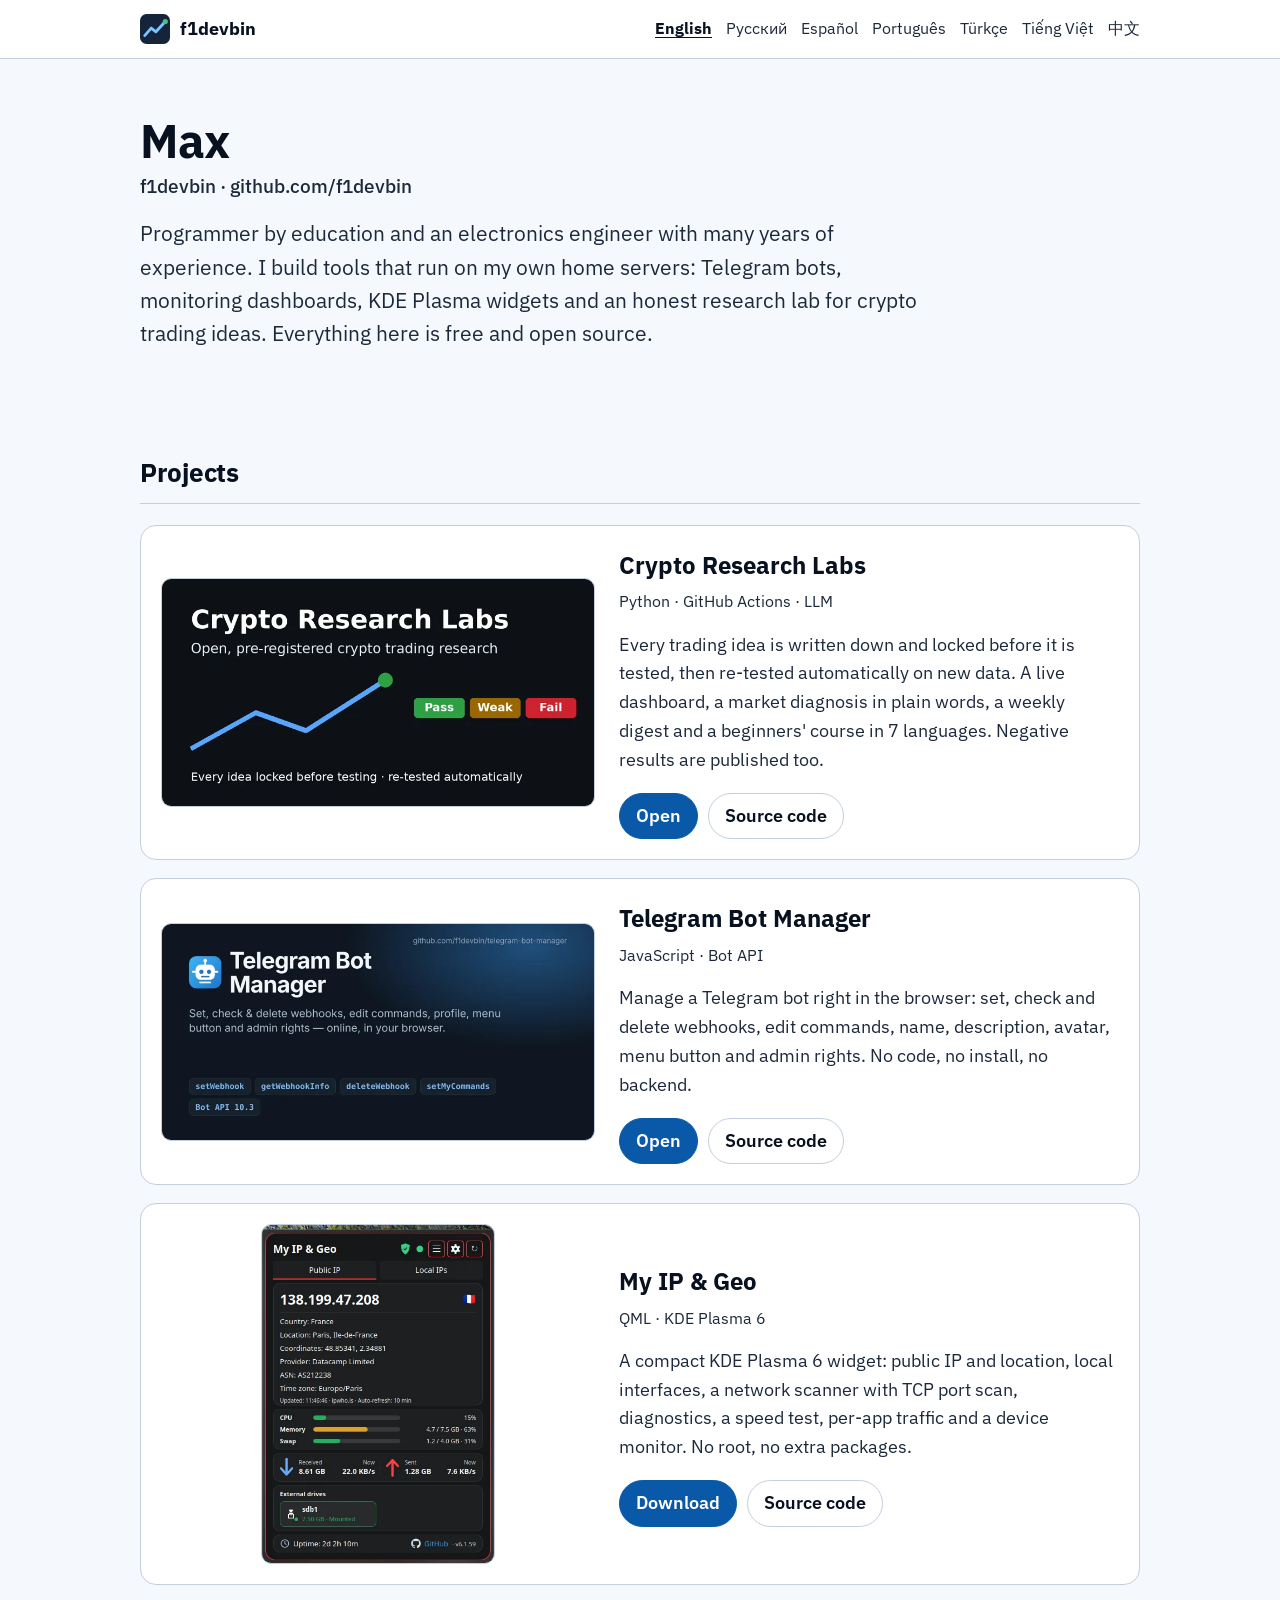
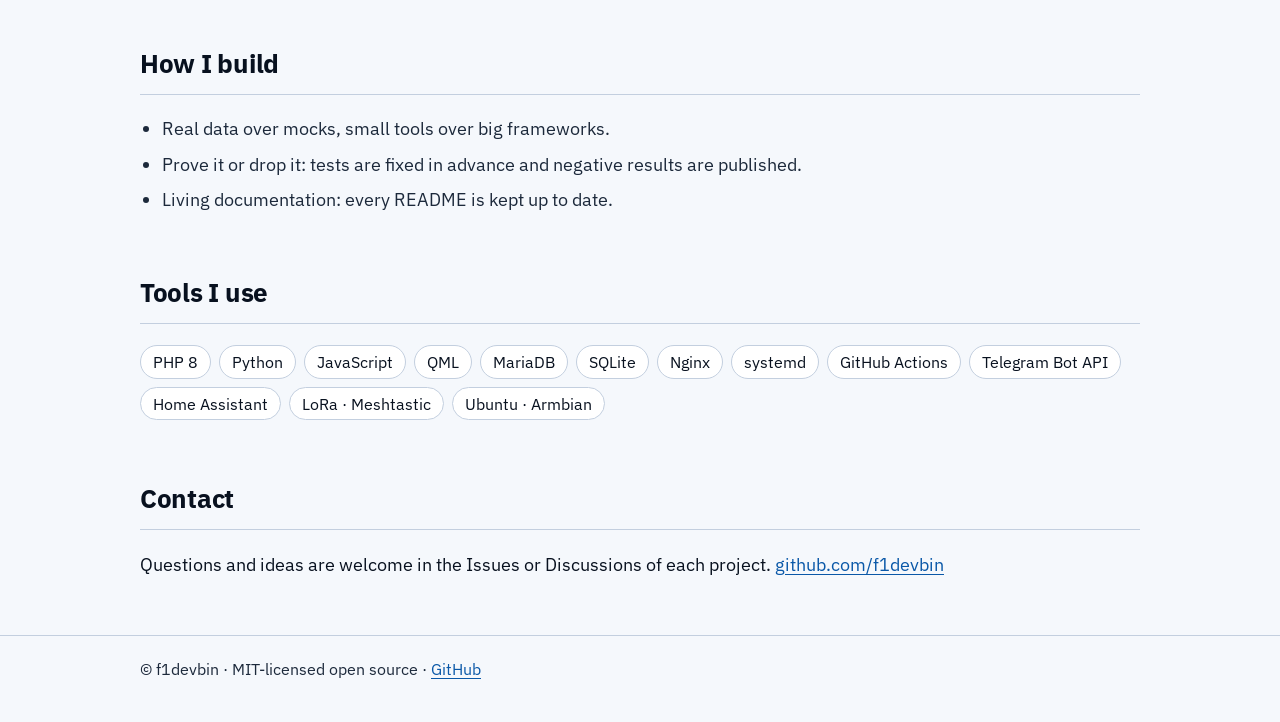
==== index.html @ c415a264 "Bio: programmer by education, electronics engineer for many years Co-Authored-By: Claude Opus 5.5 <n" ====
<!doctype html>
<html lang="en">
<head>
<meta charset="utf-8">
<meta name="viewport" content="width=device-width, initial-scale=1">
<title>Max (f1devbin): open-source tools and honest crypto research</title>
<meta name="description" content="Projects by Max (f1devbin): Crypto Research Labs, an open lab that tests crypto trading ideas honestly; Telegram Bot Manager, a free browser tool for Telegram bots; My IP &amp; Geo, a KDE Plasma 6 network widget.">
<link rel="canonical" href="https://f1devbin.github.io/">
<link rel="alternate" hreflang="en" href="https://f1devbin.github.io/"><link rel="alternate" hreflang="ru" href="https://f1devbin.github.io/ru/"><link rel="alternate" hreflang="es" href="https://f1devbin.github.io/es/"><link rel="alternate" hreflang="pt-BR" href="https://f1devbin.github.io/pt/"><link rel="alternate" hreflang="tr" href="https://f1devbin.github.io/tr/"><link rel="alternate" hreflang="vi" href="https://f1devbin.github.io/vi/"><link rel="alternate" hreflang="zh-Hans" href="https://f1devbin.github.io/zh/"><link rel="alternate" hreflang="x-default" href="https://f1devbin.github.io/">
<meta name="robots" content="index, follow, max-image-preview:large">
<meta name="color-scheme" content="dark light">
<meta name="yandex-verification" content="4f22505e8f5ccd1a">
<meta property="og:type" content="profile">
<meta property="og:title" content="Max (f1devbin): open-source tools and honest crypto research">
<meta property="og:description" content="Projects by Max (f1devbin): Crypto Research Labs, an open lab that tests crypto trading ideas honestly; Telegram Bot Manager, a free browser tool for Telegram bots; My IP &amp; Geo, a KDE Plasma 6 network widget.">
<meta property="og:url" content="https://f1devbin.github.io/">
<meta property="og:locale" content="en_US">
<meta property="og:image" content="https://f1devbin.github.io/Crypto-Research-Labs/og.png">
<meta name="twitter:card" content="summary_large_image">
<link rel="icon" href="favicon.svg" type="image/svg+xml">
<link rel="preconnect" href="https://fonts.googleapis.com"><link rel="preconnect" href="https://fonts.gstatic.com" crossorigin>
<link rel="stylesheet" href="https://fonts.googleapis.com/css2?family=IBM+Plex+Sans:wght@400;500;600;700&display=swap">
<style>
:root{--bg:#0f1b2d;--panel:#15243b;--raised:#1b2e4a;--line:#2f4568;--text:#fff;--text2:#e3eaf5;--link:#8ccbff;
--accent:#7cc4ff;--pass:#46c281;--ink:#0f1b2d}
@media (prefers-color-scheme:light){:root{--bg:#f5f8fc;--panel:#fff;--raised:#eaf0f8;--line:#c3cfdf;--text:#08111f;
--text2:#1c293b;--link:#0a58a8;--accent:#0a58a8;--pass:#127a43;--ink:#fff}}
*{box-sizing:border-box}html{font-size:18px}
body{margin:0;background:var(--bg);color:var(--text);font:1rem/1.6 "IBM Plex Sans",system-ui,-apple-system,"Segoe UI",Roboto,sans-serif}
a{color:var(--link);text-underline-offset:.18em}
.wrap{max-width:1040px;margin:0 auto;padding:0 20px}
header{border-bottom:1px solid var(--line);background:var(--panel)}
header .wrap{display:flex;flex-wrap:wrap;align-items:center;gap:8px 20px;padding-top:14px;padding-bottom:14px}
.brand{display:flex;align-items:center;gap:10px;font-weight:700;color:var(--text);text-decoration:none}
.brand svg{width:30px;height:30px}
nav{margin-left:auto;display:flex;flex-wrap:wrap;gap:2px 14px;font-size:.88rem}
nav a{color:var(--text2);text-decoration:none}nav a[aria-current]{color:var(--text);font-weight:700;text-decoration:underline}
.hero{padding:56px 0 24px}
h1{font-size:2.6rem;line-height:1.1;letter-spacing:-.02em;margin:0 0 .35em}
h1 span{display:block;font-size:1.05rem;letter-spacing:0;font-weight:500;color:var(--text2);margin-top:.5em}
.lead{font-size:1.15rem;max-width:62ch;color:var(--text2)}
h2{font-size:1.45rem;letter-spacing:-.01em;margin:2.2em 0 .8em;padding-bottom:.35em;border-bottom:1px solid var(--line)}
.project{display:grid;grid-template-columns:minmax(0,1fr) minmax(0,1.15fr);gap:24px;align-items:center;background:var(--panel);
border:1px solid var(--line);border-radius:16px;padding:20px;margin:0 0 18px}
.project img{width:100%;height:auto;border-radius:10px;border:1px solid var(--line);display:block;background:var(--raised)}
.project.tall img{max-height:340px;width:auto;margin:0 auto}
.project h3{font-size:1.35rem;margin:0 0 .2em}
.tags{color:var(--text2);font-size:.88rem;margin:0 0 .6em}
.project p{color:var(--text2);margin:.2em 0 1em}
.actions{display:flex;flex-wrap:wrap;gap:10px}
.btn{display:inline-block;padding:8px 16px;border-radius:999px;font-weight:600;text-decoration:none;border:1px solid var(--line);color:var(--text)}
.btn.primary{background:var(--accent);border-color:var(--accent);color:var(--ink)}
.btn:hover{border-color:var(--accent)}
ul.principles{padding-left:1.2em}ul.principles li{margin:.35em 0;color:var(--text2)}
.chips{display:flex;flex-wrap:wrap;gap:8px;padding:0;list-style:none}
.chips li{border:1px solid var(--line);border-radius:999px;padding:3px 12px;font-size:.9rem;background:var(--panel)}
footer{margin-top:56px;border-top:1px solid var(--line);padding:20px 0 40px;font-size:.9rem;color:var(--text2)}
:focus-visible{outline:3px solid var(--accent);outline-offset:2px}
@media (max-width:760px){html{font-size:16px}.project{grid-template-columns:1fr}h1{font-size:2rem}.hero{padding-top:32px}
nav{margin-left:0}}
</style>
<script type="application/ld+json">[{"@context": "https://schema.org", "@type": "ProfilePage", "url": "https://f1devbin.github.io/", "inLanguage": "en", "mainEntity": {"@type": "Person", "name": "Max", "alternateName": "f1devbin", "url": "https://f1devbin.github.io/", "sameAs": ["https://github.com/f1devbin"], "description": "Programmer by education and an electronics engineer with many years of experience. I build tools that run on my own home servers: Telegram bots, monitoring dashboards, KDE Plasma widgets and an honest research lab for crypto trading ideas. Everything here is free and open source."}}, {"@context": "https://schema.org", "@type": "ItemList", "itemListElement": [{"@type": "ListItem", "position": 1, "item": {"@type": "Dataset", "name": "Crypto Research Labs", "url": "https://f1devbin.github.io/Crypto-Research-Labs/", "description": "Every trading idea is written down and locked before it is tested, then re-tested automatically on new data. A live dashboard, a market diagnosis in plain words, a weekly digest and a beginners' course in 7 languages. Negative results are published too."}}, {"@type": "ListItem", "position": 2, "item": {"@type": "SoftwareApplication", "name": "Telegram Bot Manager", "url": "https://f1devbin.github.io/telegram-bot-manager/", "description": "Manage a Telegram bot right in the browser: set, check and delete webhooks, edit commands, name, description, avatar, menu button and admin rights. No code, no install, no backend.", "applicationCategory": "DeveloperApplication", "operatingSystem": "Web browser", "offers": {"@type": "Offer", "price": 0, "priceCurrency": "USD"}}}, {"@type": "ListItem", "position": 3, "item": {"@type": "SoftwareApplication", "name": "My IP & Geo", "url": "https://github.com/f1devbin/my-ip-geo-plasma6/releases/latest", "description": "A compact KDE Plasma 6 widget: public IP and location, local interfaces, a network scanner with TCP port scan, diagnostics, a speed test, per-app traffic and a device monitor. No root, no extra packages.", "applicationCategory": "DeveloperApplication", "operatingSystem": "Linux (KDE Plasma 6)", "offers": {"@type": "Offer", "price": 0, "priceCurrency": "USD"}}}]}]</script>
</head>
<body>
<header><div class="wrap"><a class="brand" href="./"><svg viewBox="0 0 64 64" aria-hidden="true"><rect width="64" height="64" rx="14" fill="#15243b"/><path d="M10 46 L24 30 L34 38 L54 16" fill="none" stroke="#7cc4ff" stroke-width="6" stroke-linecap="round" stroke-linejoin="round"/><circle cx="54" cy="16" r="5.5" fill="#46c281"/></svg><span>f1devbin</span></a>
<nav aria-label="Language"><a href="" hreflang="en" lang="en" aria-current="page">English</a><a href="ru/" hreflang="ru" lang="ru">Русский</a><a href="es/" hreflang="es" lang="es">Español</a><a href="pt/" hreflang="pt-BR" lang="pt-BR">Português</a><a href="tr/" hreflang="tr" lang="tr">Türkçe</a><a href="vi/" hreflang="vi" lang="vi">Tiếng Việt</a><a href="zh/" hreflang="zh-Hans" lang="zh-Hans">中文</a></nav></div></header>
<main class="wrap">
<section class="hero"><h1>Max<span>f1devbin · github.com/f1devbin</span></h1><p class="lead">Programmer by education and an electronics engineer with many years of experience. I build tools that run on my own home servers: Telegram bots, monitoring dashboards, KDE Plasma widgets and an honest research lab for crypto trading ideas. Everything here is free and open source.</p></section>
<h2 id="projects">Projects</h2>
<article class="project"><a href="https://f1devbin.github.io/Crypto-Research-Labs/"><img src="assets/crl.webp" width="800" height="420" alt="Crypto Research Labs" loading="lazy"></a><div><h3>Crypto Research Labs</h3><p class="tags">Python · GitHub Actions · LLM</p><p>Every trading idea is written down and locked before it is tested, then re-tested automatically on new data. A live dashboard, a market diagnosis in plain words, a weekly digest and a beginners&#x27; course in 7 languages. Negative results are published too.</p><div class="actions"><a class="btn primary" href="https://f1devbin.github.io/Crypto-Research-Labs/">Open</a><a class="btn" href="https://github.com/f1devbin/Crypto-Research-Labs">Source code</a></div></div></article><article class="project"><a href="https://f1devbin.github.io/telegram-bot-manager/"><img src="assets/tbm.webp" width="800" height="400" alt="Telegram Bot Manager" loading="lazy"></a><div><h3>Telegram Bot Manager</h3><p class="tags">JavaScript · Bot API</p><p>Manage a Telegram bot right in the browser: set, check and delete webhooks, edit commands, name, description, avatar, menu button and admin rights. No code, no install, no backend.</p><div class="actions"><a class="btn primary" href="https://f1devbin.github.io/telegram-bot-manager/">Open</a><a class="btn" href="https://github.com/f1devbin/telegram-bot-manager">Source code</a></div></div></article><article class="project tall"><a href="https://github.com/f1devbin/my-ip-geo-plasma6/releases/latest"><img src="assets/myip.webp" width="416" height="607" alt="My IP &amp; Geo" loading="lazy"></a><div><h3>My IP &amp; Geo</h3><p class="tags">QML · KDE Plasma 6</p><p>A compact KDE Plasma 6 widget: public IP and location, local interfaces, a network scanner with TCP port scan, diagnostics, a speed test, per-app traffic and a device monitor. No root, no extra packages.</p><div class="actions"><a class="btn primary" href="https://github.com/f1devbin/my-ip-geo-plasma6/releases/latest">Download</a><a class="btn" href="https://github.com/f1devbin/my-ip-geo-plasma6">Source code</a></div></div></article>
<h2>How I build</h2><ul class="principles"><li>Real data over mocks, small tools over big frameworks.</li><li>Prove it or drop it: tests are fixed in advance and negative results are published.</li><li>Living documentation: every README is kept up to date.</li></ul>
<h2>Tools I use</h2><ul class="chips"><li>PHP 8</li><li>Python</li><li>JavaScript</li><li>QML</li><li>MariaDB</li><li>SQLite</li><li>Nginx</li><li>systemd</li><li>GitHub Actions</li><li>Telegram Bot API</li><li>Home Assistant</li><li>LoRa · Meshtastic</li><li>Ubuntu · Armbian</li></ul>
<h2>Contact</h2><p>Questions and ideas are welcome in the Issues or Discussions of each project. <a href="https://github.com/f1devbin">github.com/f1devbin</a></p>
</main>
<footer><div class="wrap">© f1devbin · MIT-licensed open source · <a href="https://github.com/f1devbin">GitHub</a></div></footer>
</body>
</html>
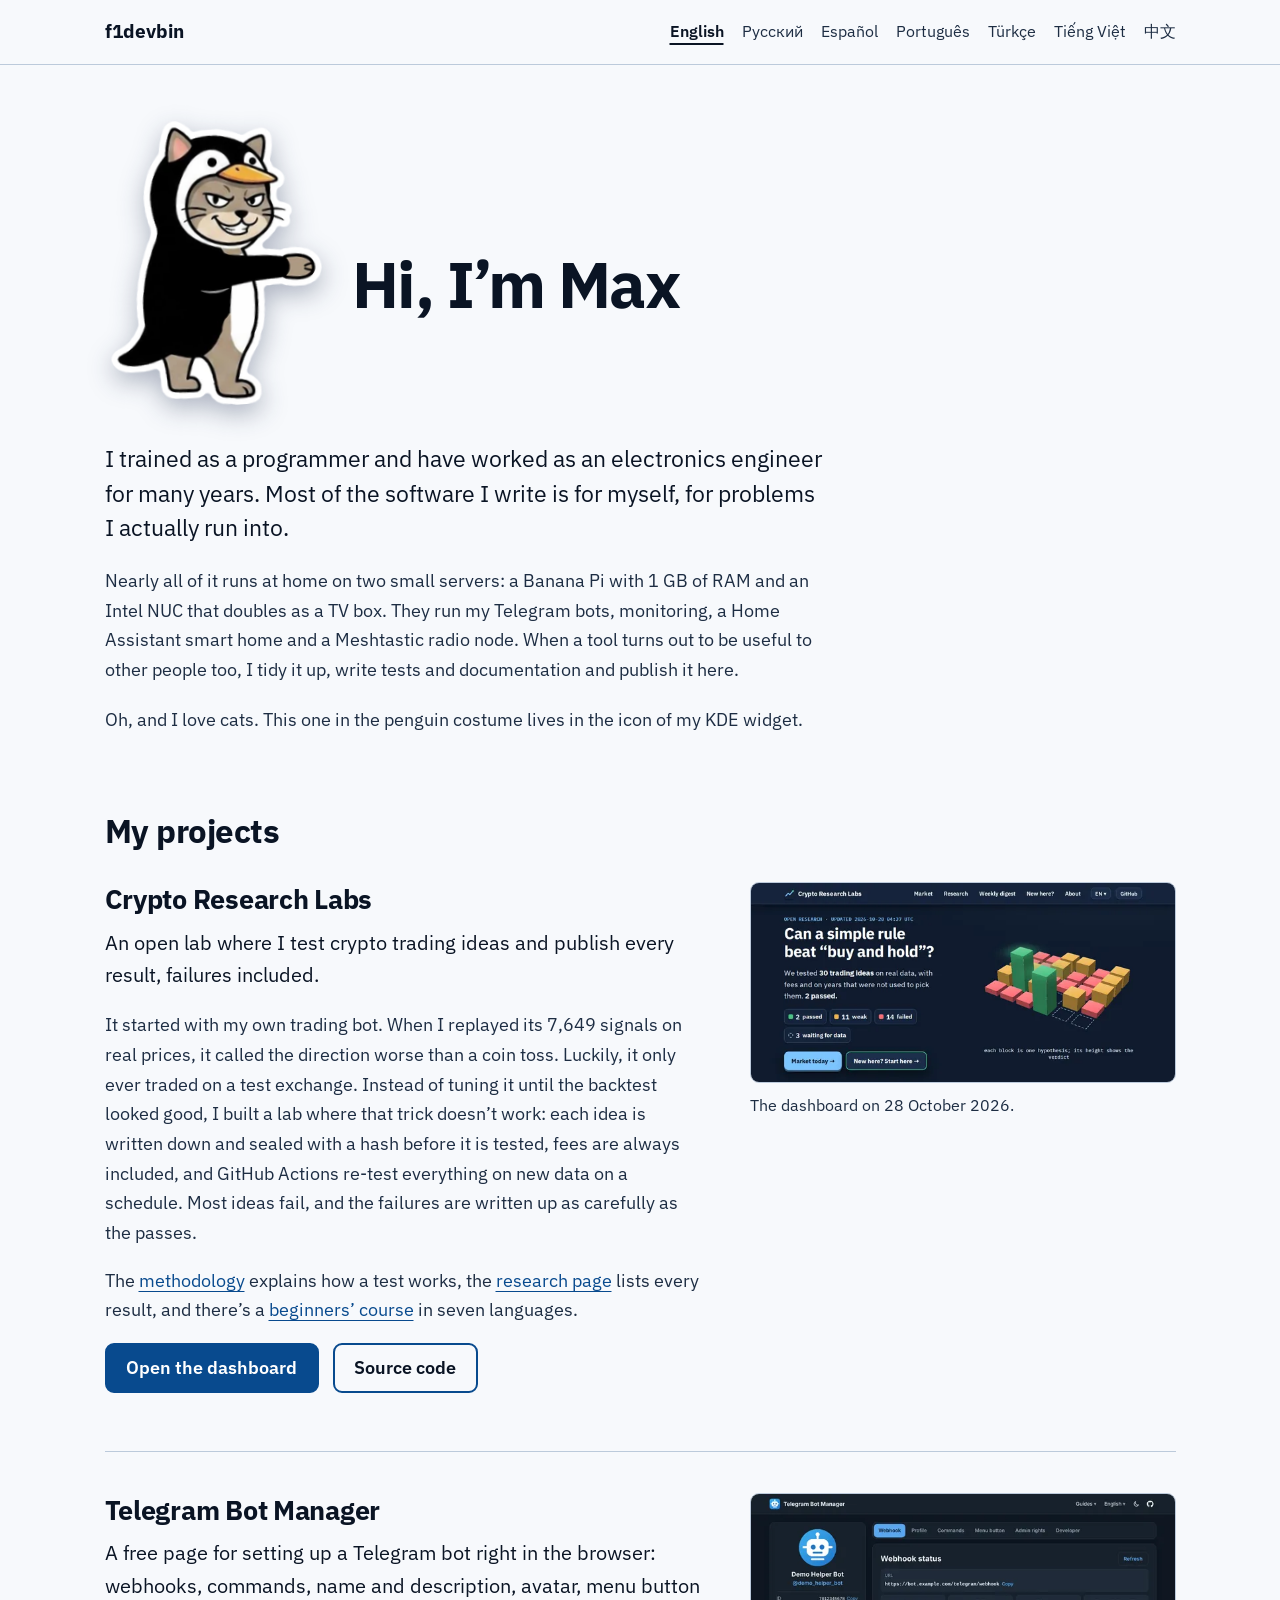
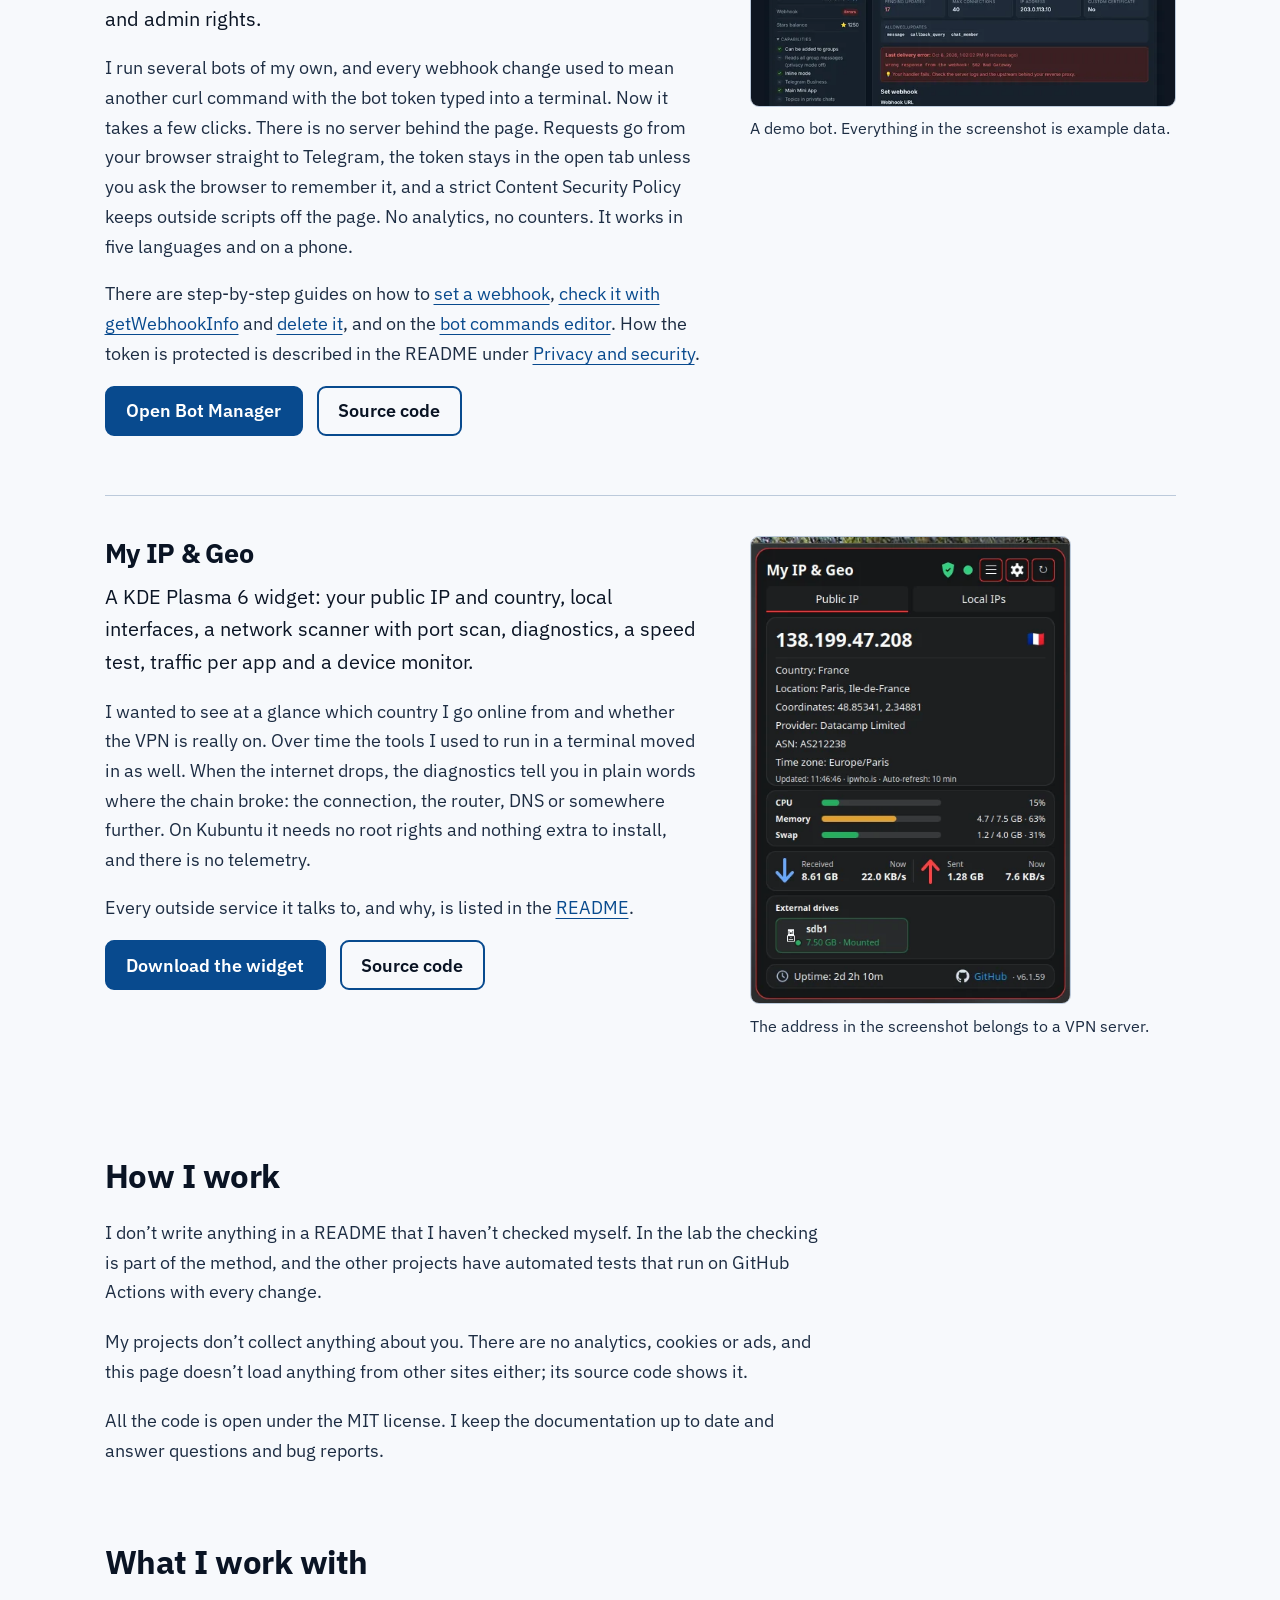
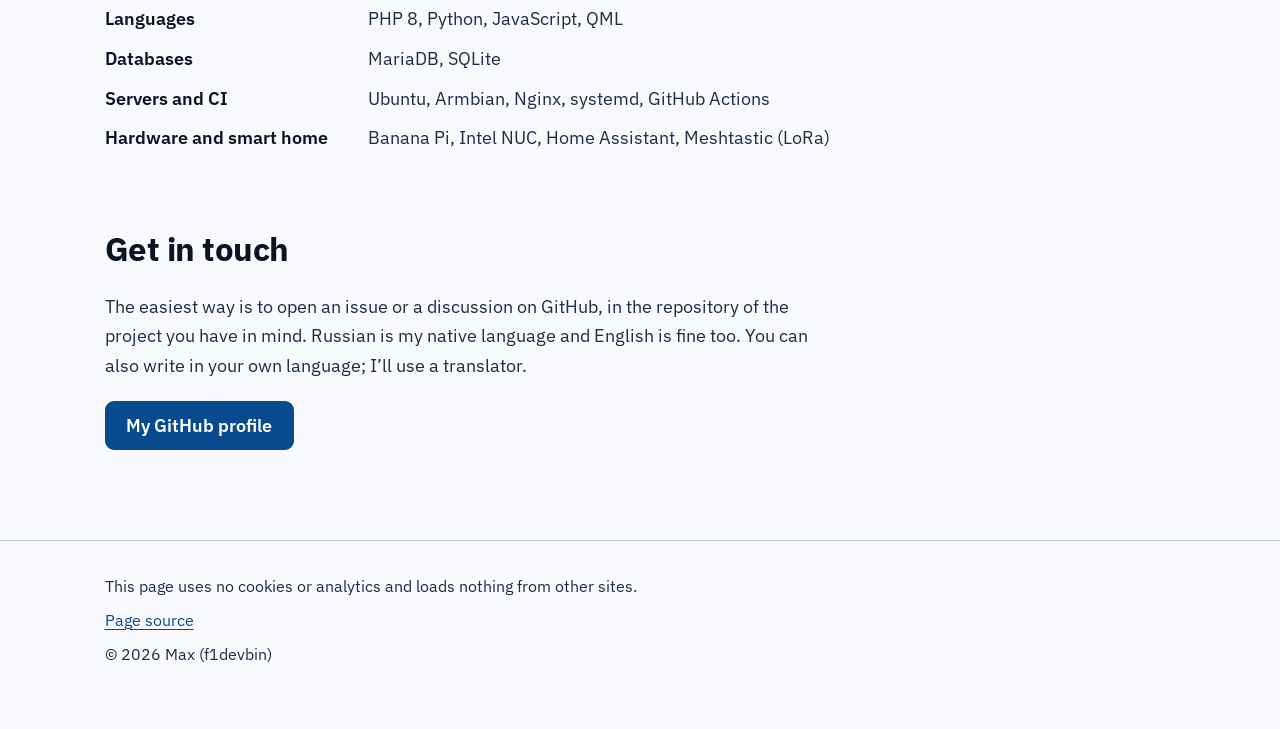
==== commit 910ae7d5: "Landing rewrite: first-person text, cat hero, self-hosted fonts, SEO - Text rewritten in all 7 langu" ====
--- a/index.html
+++ b/index.html
@@ -3,75 +3,126 @@
 <head>
 <meta charset="utf-8">
 <meta name="viewport" content="width=device-width, initial-scale=1">
-<title>Max (f1devbin): open-source tools and honest crypto research</title>
-<meta name="description" content="Projects by Max (f1devbin): Crypto Research Labs, an open lab that tests crypto trading ideas honestly; Telegram Bot Manager, a free browser tool for Telegram bots; My IP &amp; Geo, a KDE Plasma 6 network widget.">
+<meta http-equiv="Content-Security-Policy" content="default-src 'none'; style-src 'self'; font-src 'self'; img-src 'self'; connect-src 'self'; base-uri 'none'; form-action 'none'">
+<title>Max (f1devbin): programmer and electronics engineer</title>
+<meta name="description" content="I’m Max, a programmer and electronics engineer. Open-source projects: an honest crypto research lab, a browser tool for Telegram bots and a KDE Plasma 6 widget.">
 <link rel="canonical" href="https://f1devbin.github.io/">
-<link rel="alternate" hreflang="en" href="https://f1devbin.github.io/"><link rel="alternate" hreflang="ru" href="https://f1devbin.github.io/ru/"><link rel="alternate" hreflang="es" href="https://f1devbin.github.io/es/"><link rel="alternate" hreflang="pt-BR" href="https://f1devbin.github.io/pt/"><link rel="alternate" hreflang="tr" href="https://f1devbin.github.io/tr/"><link rel="alternate" hreflang="vi" href="https://f1devbin.github.io/vi/"><link rel="alternate" hreflang="zh-Hans" href="https://f1devbin.github.io/zh/"><link rel="alternate" hreflang="x-default" href="https://f1devbin.github.io/">
+<link rel="alternate" hreflang="en" href="https://f1devbin.github.io/">
+<link rel="alternate" hreflang="ru" href="https://f1devbin.github.io/ru/">
+<link rel="alternate" hreflang="es" href="https://f1devbin.github.io/es/">
+<link rel="alternate" hreflang="pt-BR" href="https://f1devbin.github.io/pt/">
+<link rel="alternate" hreflang="tr" href="https://f1devbin.github.io/tr/">
+<link rel="alternate" hreflang="vi" href="https://f1devbin.github.io/vi/">
+<link rel="alternate" hreflang="zh-Hans" href="https://f1devbin.github.io/zh/">
+<link rel="alternate" hreflang="x-default" href="https://f1devbin.github.io/">
+<meta name="color-scheme" content="dark light">
+<meta name="theme-color" content="#0f1b2d" media="(prefers-color-scheme: dark)">
+<meta name="theme-color" content="#f7f9fc" media="(prefers-color-scheme: light)">
+<link rel="icon" href="favicon.ico" sizes="16x16 32x32 48x48">
+<link rel="apple-touch-icon" href="apple-touch-icon.png">
+<link rel="preload" href="assets/fonts/ibm-plex-sans-latin-400-normal.woff2" as="font" type="font/woff2" crossorigin>
+<link rel="stylesheet" href="assets/site.css?v=d6c48134">
 <meta name="robots" content="index, follow, max-image-preview:large">
-<meta name="color-scheme" content="dark light">
 <meta name="yandex-verification" content="4f22505e8f5ccd1a">
 <meta property="og:type" content="profile">
-<meta property="og:title" content="Max (f1devbin): open-source tools and honest crypto research">
-<meta property="og:description" content="Projects by Max (f1devbin): Crypto Research Labs, an open lab that tests crypto trading ideas honestly; Telegram Bot Manager, a free browser tool for Telegram bots; My IP &amp; Geo, a KDE Plasma 6 network widget.">
+<meta property="og:site_name" content="f1devbin">
+<meta property="og:title" content="Max (f1devbin): programmer and electronics engineer">
+<meta property="og:description" content="I’m Max, a programmer and electronics engineer. Open-source projects: an honest crypto research lab, a browser tool for Telegram bots and a KDE Plasma 6 widget.">
 <meta property="og:url" content="https://f1devbin.github.io/">
 <meta property="og:locale" content="en_US">
-<meta property="og:image" content="https://f1devbin.github.io/Crypto-Research-Labs/og.png">
+<meta property="og:locale:alternate" content="ru_RU">
+<meta property="og:locale:alternate" content="es_ES">
+<meta property="og:locale:alternate" content="pt_BR">
+<meta property="og:locale:alternate" content="tr_TR">
+<meta property="og:locale:alternate" content="vi_VN">
+<meta property="og:locale:alternate" content="zh_CN">
+<meta property="og:image" content="https://f1devbin.github.io/assets/og/en.png">
+<meta property="og:image:width" content="1200">
+<meta property="og:image:height" content="630">
+<meta property="og:image:alt" content="Hi, I’m Max. Programmer and electronics engineer.">
+<meta property="profile:username" content="f1devbin">
 <meta name="twitter:card" content="summary_large_image">
-<link rel="icon" href="favicon.svg" type="image/svg+xml">
-<link rel="preconnect" href="https://fonts.googleapis.com"><link rel="preconnect" href="https://fonts.gstatic.com" crossorigin>
-<link rel="stylesheet" href="https://fonts.googleapis.com/css2?family=IBM+Plex+Sans:wght@400;500;600;700&display=swap">
-<style>
-:root{--bg:#0f1b2d;--panel:#15243b;--raised:#1b2e4a;--line:#2f4568;--text:#fff;--text2:#e3eaf5;--link:#8ccbff;
---accent:#7cc4ff;--pass:#46c281;--ink:#0f1b2d}
-@media (prefers-color-scheme:light){:root{--bg:#f5f8fc;--panel:#fff;--raised:#eaf0f8;--line:#c3cfdf;--text:#08111f;
---text2:#1c293b;--link:#0a58a8;--accent:#0a58a8;--pass:#127a43;--ink:#fff}}
-*{box-sizing:border-box}html{font-size:18px}
-body{margin:0;background:var(--bg);color:var(--text);font:1rem/1.6 "IBM Plex Sans",system-ui,-apple-system,"Segoe UI",Roboto,sans-serif}
-a{color:var(--link);text-underline-offset:.18em}
-.wrap{max-width:1040px;margin:0 auto;padding:0 20px}
-header{border-bottom:1px solid var(--line);background:var(--panel)}
-header .wrap{display:flex;flex-wrap:wrap;align-items:center;gap:8px 20px;padding-top:14px;padding-bottom:14px}
-.brand{display:flex;align-items:center;gap:10px;font-weight:700;color:var(--text);text-decoration:none}
-.brand svg{width:30px;height:30px}
-nav{margin-left:auto;display:flex;flex-wrap:wrap;gap:2px 14px;font-size:.88rem}
-nav a{color:var(--text2);text-decoration:none}nav a[aria-current]{color:var(--text);font-weight:700;text-decoration:underline}
-.hero{padding:56px 0 24px}
-h1{font-size:2.6rem;line-height:1.1;letter-spacing:-.02em;margin:0 0 .35em}
-h1 span{display:block;font-size:1.05rem;letter-spacing:0;font-weight:500;color:var(--text2);margin-top:.5em}
-.lead{font-size:1.15rem;max-width:62ch;color:var(--text2)}
-h2{font-size:1.45rem;letter-spacing:-.01em;margin:2.2em 0 .8em;padding-bottom:.35em;border-bottom:1px solid var(--line)}
-.project{display:grid;grid-template-columns:minmax(0,1fr) minmax(0,1.15fr);gap:24px;align-items:center;background:var(--panel);
-border:1px solid var(--line);border-radius:16px;padding:20px;margin:0 0 18px}
-.project img{width:100%;height:auto;border-radius:10px;border:1px solid var(--line);display:block;background:var(--raised)}
-.project.tall img{max-height:340px;width:auto;margin:0 auto}
-.project h3{font-size:1.35rem;margin:0 0 .2em}
-.tags{color:var(--text2);font-size:.88rem;margin:0 0 .6em}
-.project p{color:var(--text2);margin:.2em 0 1em}
-.actions{display:flex;flex-wrap:wrap;gap:10px}
-.btn{display:inline-block;padding:8px 16px;border-radius:999px;font-weight:600;text-decoration:none;border:1px solid var(--line);color:var(--text)}
-.btn.primary{background:var(--accent);border-color:var(--accent);color:var(--ink)}
-.btn:hover{border-color:var(--accent)}
-ul.principles{padding-left:1.2em}ul.principles li{margin:.35em 0;color:var(--text2)}
-.chips{display:flex;flex-wrap:wrap;gap:8px;padding:0;list-style:none}
-.chips li{border:1px solid var(--line);border-radius:999px;padding:3px 12px;font-size:.9rem;background:var(--panel)}
-footer{margin-top:56px;border-top:1px solid var(--line);padding:20px 0 40px;font-size:.9rem;color:var(--text2)}
-:focus-visible{outline:3px solid var(--accent);outline-offset:2px}
-@media (max-width:760px){html{font-size:16px}.project{grid-template-columns:1fr}h1{font-size:2rem}.hero{padding-top:32px}
-nav{margin-left:0}}
-</style>
-<script type="application/ld+json">[{"@context": "https://schema.org", "@type": "ProfilePage", "url": "https://f1devbin.github.io/", "inLanguage": "en", "mainEntity": {"@type": "Person", "name": "Max", "alternateName": "f1devbin", "url": "https://f1devbin.github.io/", "sameAs": ["https://github.com/f1devbin"], "description": "Programmer by education and an electronics engineer with many years of experience. I build tools that run on my own home servers: Telegram bots, monitoring dashboards, KDE Plasma widgets and an honest research lab for crypto trading ideas. Everything here is free and open source."}}, {"@context": "https://schema.org", "@type": "ItemList", "itemListElement": [{"@type": "ListItem", "position": 1, "item": {"@type": "Dataset", "name": "Crypto Research Labs", "url": "https://f1devbin.github.io/Crypto-Research-Labs/", "description": "Every trading idea is written down and locked before it is tested, then re-tested automatically on new data. A live dashboard, a market diagnosis in plain words, a weekly digest and a beginners' course in 7 languages. Negative results are published too."}}, {"@type": "ListItem", "position": 2, "item": {"@type": "SoftwareApplication", "name": "Telegram Bot Manager", "url": "https://f1devbin.github.io/telegram-bot-manager/", "description": "Manage a Telegram bot right in the browser: set, check and delete webhooks, edit commands, name, description, avatar, menu button and admin rights. No code, no install, no backend.", "applicationCategory": "DeveloperApplication", "operatingSystem": "Web browser", "offers": {"@type": "Offer", "price": 0, "priceCurrency": "USD"}}}, {"@type": "ListItem", "position": 3, "item": {"@type": "SoftwareApplication", "name": "My IP & Geo", "url": "https://github.com/f1devbin/my-ip-geo-plasma6/releases/latest", "description": "A compact KDE Plasma 6 widget: public IP and location, local interfaces, a network scanner with TCP port scan, diagnostics, a speed test, per-app traffic and a device monitor. No root, no extra packages.", "applicationCategory": "DeveloperApplication", "operatingSystem": "Linux (KDE Plasma 6)", "offers": {"@type": "Offer", "price": 0, "priceCurrency": "USD"}}}]}]</script>
+<script type="application/ld+json">[{"@context": "https://schema.org", "@type": "ProfilePage", "url": "https://f1devbin.github.io/", "name": "Max (f1devbin): programmer and electronics engineer", "inLanguage": "en", "dateModified": "2026-10-28", "mainEntity": {"@type": "Person", "@id": "https://f1devbin.github.io/#max", "name": "Max", "alternateName": "f1devbin", "url": "https://f1devbin.github.io/", "jobTitle": "Electronics engineer", "description": "I trained as a programmer and have worked as an electronics engineer for many years. Most of the software I write is for myself, for problems I actually run into. Nearly all of it runs at home on two small servers: a Banana Pi with 1 GB of RAM and an Intel NUC that doubles as a TV box. They run my Telegram bots, monitoring, a Home Assistant smart home and a Meshtastic radio node. When a tool turns out to be useful to other people too, I tidy it up, write tests and documentation and publish it here.", "knowsLanguage": ["ru", "en"], "knowsAbout": ["Electronics", "PHP", "Python", "Telegram Bot API", "KDE Plasma", "Linux servers", "Backtesting"], "sameAs": ["https://github.com/f1devbin"]}}, {"@context": "https://schema.org", "@type": "ItemList", "itemListElement": [{"@type": "ListItem", "position": 1, "item": {"@type": "Dataset", "name": "Crypto Research Labs", "url": "https://f1devbin.github.io/Crypto-Research-Labs/", "description": "An open lab where I test crypto trading ideas and publish every result, failures included. It started with my own trading bot. When I replayed its 7,649 signals on real prices, it called the direction worse than a coin toss. Luckily, it only ever traded on a test exchange. Instead of tuning it until the backtest looked good, I built a lab where that trick doesn’t work: each idea is written down and sealed with a hash before it is tested, fees are always included, and GitHub Actions re-test everything on new data on a schedule. Most ideas fail, and the failures are written up as carefully as the passes.", "creator": {"@id": "https://f1devbin.github.io/#max"}, "license": "https://opensource.org/licenses/MIT", "isAccessibleForFree": true, "sameAs": "https://github.com/f1devbin/Crypto-Research-Labs"}}, {"@type": "ListItem", "position": 2, "item": {"@type": "SoftwareSourceCode", "name": "Telegram Bot Manager", "url": "https://f1devbin.github.io/telegram-bot-manager/", "description": "A free page for setting up a Telegram bot right in the browser: webhooks, commands, name and description, avatar, menu button and admin rights.", "codeRepository": "https://github.com/f1devbin/telegram-bot-manager", "programmingLanguage": "JavaScript", "license": "https://opensource.org/licenses/MIT", "author": {"@id": "https://f1devbin.github.io/#max"}}}, {"@type": "ListItem", "position": 3, "item": {"@type": "SoftwareSourceCode", "name": "My IP & Geo", "url": "https://github.com/f1devbin/my-ip-geo-plasma6", "description": "A KDE Plasma 6 widget: your public IP and country, local interfaces, a network scanner with port scan, diagnostics, a speed test, traffic per app and a device monitor.", "codeRepository": "https://github.com/f1devbin/my-ip-geo-plasma6", "programmingLanguage": ["QML", "JavaScript"], "runtimePlatform": "KDE Plasma 6", "license": "https://opensource.org/licenses/MIT", "author": {"@id": "https://f1devbin.github.io/#max"}}}]}]</script>
 </head>
 <body>
-<header><div class="wrap"><a class="brand" href="./"><svg viewBox="0 0 64 64" aria-hidden="true"><rect width="64" height="64" rx="14" fill="#15243b"/><path d="M10 46 L24 30 L34 38 L54 16" fill="none" stroke="#7cc4ff" stroke-width="6" stroke-linecap="round" stroke-linejoin="round"/><circle cx="54" cy="16" r="5.5" fill="#46c281"/></svg><span>f1devbin</span></a>
-<nav aria-label="Language"><a href="" hreflang="en" lang="en" aria-current="page">English</a><a href="ru/" hreflang="ru" lang="ru">Русский</a><a href="es/" hreflang="es" lang="es">Español</a><a href="pt/" hreflang="pt-BR" lang="pt-BR">Português</a><a href="tr/" hreflang="tr" lang="tr">Türkçe</a><a href="vi/" hreflang="vi" lang="vi">Tiếng Việt</a><a href="zh/" hreflang="zh-Hans" lang="zh-Hans">中文</a></nav></div></header>
-<main class="wrap">
-<section class="hero"><h1>Max<span>f1devbin · github.com/f1devbin</span></h1><p class="lead">Programmer by education and an electronics engineer with many years of experience. I build tools that run on my own home servers: Telegram bots, monitoring dashboards, KDE Plasma widgets and an honest research lab for crypto trading ideas. Everything here is free and open source.</p></section>
-<h2 id="projects">Projects</h2>
-<article class="project"><a href="https://f1devbin.github.io/Crypto-Research-Labs/"><img src="assets/crl.webp" width="800" height="420" alt="Crypto Research Labs" loading="lazy"></a><div><h3>Crypto Research Labs</h3><p class="tags">Python · GitHub Actions · LLM</p><p>Every trading idea is written down and locked before it is tested, then re-tested automatically on new data. A live dashboard, a market diagnosis in plain words, a weekly digest and a beginners&#x27; course in 7 languages. Negative results are published too.</p><div class="actions"><a class="btn primary" href="https://f1devbin.github.io/Crypto-Research-Labs/">Open</a><a class="btn" href="https://github.com/f1devbin/Crypto-Research-Labs">Source code</a></div></div></article><article class="project"><a href="https://f1devbin.github.io/telegram-bot-manager/"><img src="assets/tbm.webp" width="800" height="400" alt="Telegram Bot Manager" loading="lazy"></a><div><h3>Telegram Bot Manager</h3><p class="tags">JavaScript · Bot API</p><p>Manage a Telegram bot right in the browser: set, check and delete webhooks, edit commands, name, description, avatar, menu button and admin rights. No code, no install, no backend.</p><div class="actions"><a class="btn primary" href="https://f1devbin.github.io/telegram-bot-manager/">Open</a><a class="btn" href="https://github.com/f1devbin/telegram-bot-manager">Source code</a></div></div></article><article class="project tall"><a href="https://github.com/f1devbin/my-ip-geo-plasma6/releases/latest"><img src="assets/myip.webp" width="416" height="607" alt="My IP &amp; Geo" loading="lazy"></a><div><h3>My IP &amp; Geo</h3><p class="tags">QML · KDE Plasma 6</p><p>A compact KDE Plasma 6 widget: public IP and location, local interfaces, a network scanner with TCP port scan, diagnostics, a speed test, per-app traffic and a device monitor. No root, no extra packages.</p><div class="actions"><a class="btn primary" href="https://github.com/f1devbin/my-ip-geo-plasma6/releases/latest">Download</a><a class="btn" href="https://github.com/f1devbin/my-ip-geo-plasma6">Source code</a></div></div></article>
-<h2>How I build</h2><ul class="principles"><li>Real data over mocks, small tools over big frameworks.</li><li>Prove it or drop it: tests are fixed in advance and negative results are published.</li><li>Living documentation: every README is kept up to date.</li></ul>
-<h2>Tools I use</h2><ul class="chips"><li>PHP 8</li><li>Python</li><li>JavaScript</li><li>QML</li><li>MariaDB</li><li>SQLite</li><li>Nginx</li><li>systemd</li><li>GitHub Actions</li><li>Telegram Bot API</li><li>Home Assistant</li><li>LoRa · Meshtastic</li><li>Ubuntu · Armbian</li></ul>
-<h2>Contact</h2><p>Questions and ideas are welcome in the Issues or Discussions of each project. <a href="https://github.com/f1devbin">github.com/f1devbin</a></p>
+<a class="skip" href="#main">Skip to content</a>
+<header class="top"><div class="wrap">
+<a class="brand" href="./">f1devbin</a>
+<nav aria-label="Language"><ul class="langs"><li><a href="" hreflang="en" lang="en" aria-current="page">English</a></li><li><a href="ru/" hreflang="ru" lang="ru">Русский</a></li><li><a href="es/" hreflang="es" lang="es">Español</a></li><li><a href="pt/" hreflang="pt-BR" lang="pt-BR">Português</a></li><li><a href="tr/" hreflang="tr" lang="tr">Türkçe</a></li><li><a href="vi/" hreflang="vi" lang="vi">Tiếng Việt</a></li><li><a href="zh/" hreflang="zh-Hans" lang="zh-Hans">中文</a></li></ul></nav>
+</div></header>
+<main id="main" class="wrap">
+<section class="hero" aria-labelledby="hi">
+<div class="hello"><img class="cat" src="assets/cat.webp" srcset="assets/cat-240.webp 240w, assets/cat.webp 384w" sizes="(max-width: 380px) 106px, (max-width: 760px) 124px, 216px" width="384" height="511" alt="A cartoon cat in a penguin costume pointing at the greeting" fetchpriority="high"><h1 id="hi">Hi, I’m Max</h1></div>
+<div class="intro">
+<p class="lead">I trained as a programmer and have worked as an electronics engineer for many years. Most of the software I write is for myself, for problems I actually run into.</p>
+<p>Nearly all of it runs at home on two small servers: a Banana Pi with 1 GB of RAM and an Intel NUC that doubles as a TV box. They run my Telegram bots, monitoring, a Home Assistant smart home and a Meshtastic radio node. When a tool turns out to be useful to other people too, I tidy it up, write tests and documentation and publish it here.</p>
+<p>Oh, and I love cats. This one in the penguin costume lives in the icon of my KDE widget.</p>
+</div>
+</section>
+<section aria-labelledby="projects">
+<h2 id="projects">My projects</h2>
+<div class="projects">
+<article class="project" id="crl" aria-labelledby="crl-h">
+<div>
+<h3 id="crl-h">Crypto Research Labs</h3>
+<p class="what">An open lab where I test crypto trading ideas and publish every result, failures included.</p>
+<p>It started with my own trading bot. When I replayed its 7,649 signals on real prices, it called the direction worse than a coin toss. Luckily, it only ever traded on a test exchange. Instead of tuning it until the backtest looked good, I built a lab where that trick doesn’t work: each idea is written down and sealed with a hash before it is tested, fees are always included, and GitHub Actions re-test everything on new data on a schedule. Most ideas fail, and the failures are written up as carefully as the passes.</p>
+<p>The <a href="https://f1devbin.github.io/Crypto-Research-Labs/about.html#methodology">methodology</a> explains how a test works, the <a href="https://f1devbin.github.io/Crypto-Research-Labs/research.html#all">research page</a> lists every result, and there’s a <a href="https://f1devbin.github.io/Crypto-Research-Labs/course.html">beginners’ course</a> in seven languages.</p>
+<p class="actions"><a class="btn primary" href="https://f1devbin.github.io/Crypto-Research-Labs/">Open the dashboard</a> <a class="btn" href="https://github.com/f1devbin/Crypto-Research-Labs">Source code</a></p>
+</div>
+<figure class="shot"><img src="assets/crl-1280.webp" srcset="assets/crl-640.webp 640w, assets/crl-960.webp 960w, assets/crl-1280.webp 1280w" sizes="(max-width: 760px) calc(100vw - 40px), 400px" width="1280" height="600" alt="Crypto Research Labs dashboard: 30 trading ideas tested, 2 passed" loading="lazy" decoding="async"><figcaption>The dashboard on 28 October 2026.</figcaption></figure>
+</article>
+<article class="project" id="tbm" aria-labelledby="tbm-h">
+<div>
+<h3 id="tbm-h">Telegram Bot Manager</h3>
+<p class="what">A free page for setting up a Telegram bot right in the browser: webhooks, commands, name and description, avatar, menu button and admin rights.</p>
+<p>I run several bots of my own, and every webhook change used to mean another curl command with the bot token typed into a terminal. Now it takes a few clicks. There is no server behind the page. Requests go from your browser straight to Telegram, the token stays in the open tab unless you ask the browser to remember it, and a strict Content Security Policy keeps outside scripts off the page. No analytics, no counters. It works in five languages and on a phone.</p>
+<p>There are step-by-step guides on how to <a href="https://f1devbin.github.io/telegram-bot-manager/set-webhook/">set a webhook</a>, <a href="https://f1devbin.github.io/telegram-bot-manager/webhook-info/">check it with getWebhookInfo</a> and <a href="https://f1devbin.github.io/telegram-bot-manager/delete-webhook/">delete it</a>, and on the <a href="https://f1devbin.github.io/telegram-bot-manager/bot-commands/">bot commands editor</a>. How the token is protected is described in the README under <a href="https://github.com/f1devbin/telegram-bot-manager#privacy-and-security">Privacy and security</a>.</p>
+<p class="actions"><a class="btn primary" href="https://f1devbin.github.io/telegram-bot-manager/">Open Bot Manager</a> <a class="btn" href="https://github.com/f1devbin/telegram-bot-manager">Source code</a></p>
+</div>
+<figure class="shot"><img src="assets/tbm-1280.webp" srcset="assets/tbm-640.webp 640w, assets/tbm-960.webp 960w, assets/tbm-1280.webp 1280w" sizes="(max-width: 760px) calc(100vw - 40px), 400px" width="1280" height="640" alt="Telegram Bot Manager: webhook status of a demo bot with its last delivery error" loading="lazy" decoding="async"><figcaption>A demo bot. Everything in the screenshot is example data.</figcaption></figure>
+</article>
+<article class="project" id="myip" aria-labelledby="myip-h">
+<div>
+<h3 id="myip-h">My IP &amp; Geo</h3>
+<p class="what">A KDE Plasma 6 widget: your public IP and country, local interfaces, a network scanner with port scan, diagnostics, a speed test, traffic per app and a device monitor.</p>
+<p>I wanted to see at a glance which country I go online from and whether the VPN is really on. Over time the tools I used to run in a terminal moved in as well. When the internet drops, the diagnostics tell you in plain words where the chain broke: the connection, the router, DNS or somewhere further. On Kubuntu it needs no root rights and nothing extra to install, and there is no telemetry.</p>
+<p>Every outside service it talks to, and why, is listed in the <a href="https://github.com/f1devbin/my-ip-geo-plasma6#network-access-and-privacy">README</a>.</p>
+<p class="actions"><a class="btn primary" href="https://github.com/f1devbin/my-ip-geo-plasma6/releases/latest">Download the widget</a> <a class="btn" href="https://github.com/f1devbin/my-ip-geo-plasma6">Source code</a></p>
+</div>
+<figure class="shot tall"><img src="assets/myip.webp" width="416" height="607" alt="My IP &amp; Geo widget: public IP, location, provider, system load and traffic" loading="lazy" decoding="async"><figcaption>The address in the screenshot belongs to a VPN server.</figcaption></figure>
+</article>
+</div>
+</section>
+<section aria-labelledby="how">
+<h2 id="how">How I work</h2>
+<div class="prose">
+<p>I don’t write anything in a README that I haven’t checked myself. In the lab the checking is part of the method, and the other projects have automated tests that run on GitHub Actions with every change.</p>
+<p>My projects don’t collect anything about you. There are no analytics, cookies or ads, and this page doesn’t load anything from other sites either; its source code shows it.</p>
+<p>All the code is open under the MIT license. I keep the documentation up to date and answer questions and bug reports.</p>
+</div>
+</section>
+<section aria-labelledby="stack">
+<h2 id="stack">What I work with</h2>
+<dl class="stack">
+<dt>Languages</dt><dd>PHP 8, Python, JavaScript, QML</dd>
+<dt>Databases</dt><dd>MariaDB, SQLite</dd>
+<dt>Servers and CI</dt><dd>Ubuntu, Armbian, Nginx, systemd, GitHub Actions</dd>
+<dt>Hardware and smart home</dt><dd>Banana Pi, Intel NUC, Home Assistant, Meshtastic (LoRa)</dd>
+</dl>
+</section>
+<section aria-labelledby="contact">
+<h2 id="contact">Get in touch</h2>
+<div class="prose">
+<p>The easiest way is to open an issue or a discussion on GitHub, in the repository of the project you have in mind. Russian is my native language and English is fine too. You can also write in your own language; I’ll use a translator.</p>
+<p class="actions"><a class="btn primary" href="https://github.com/f1devbin">My GitHub profile</a></p>
+</div>
+</section>
 </main>
-<footer><div class="wrap">© f1devbin · MIT-licensed open source · <a href="https://github.com/f1devbin">GitHub</a></div></footer>
+<footer><div class="wrap">
+<p>This page uses no cookies or analytics and loads nothing from other sites.</p>
+<p><a href="https://github.com/f1devbin/f1devbin.github.io">Page source</a></p>
+<p>© 2026 Max (f1devbin)</p>
+</div></footer>
 </body>
 </html>
--- a/assets/site.css
+++ b/assets/site.css
@@ -0,0 +1,82 @@
+@font-face{font-family:"IBM Plex Sans";font-style:normal;font-weight:400;font-display:swap;src:url(fonts/ibm-plex-sans-latin-400-normal.woff2) format("woff2");unicode-range:U+0000-00FF,U+0131,U+0152-0153,U+02BB-02BC,U+02C6,U+02DA,U+02DC,U+0304,U+0308,U+0329,U+2000-206F,U+20AC,U+2122,U+2191,U+2193,U+2212,U+2215,U+FEFF,U+FFFD}
+@font-face{font-family:"IBM Plex Sans";font-style:normal;font-weight:600;font-display:swap;src:url(fonts/ibm-plex-sans-latin-600-normal.woff2) format("woff2");unicode-range:U+0000-00FF,U+0131,U+0152-0153,U+02BB-02BC,U+02C6,U+02DA,U+02DC,U+0304,U+0308,U+0329,U+2000-206F,U+20AC,U+2122,U+2191,U+2193,U+2212,U+2215,U+FEFF,U+FFFD}
+@font-face{font-family:"IBM Plex Sans";font-style:normal;font-weight:700;font-display:swap;src:url(fonts/ibm-plex-sans-latin-700-normal.woff2) format("woff2");unicode-range:U+0000-00FF,U+0131,U+0152-0153,U+02BB-02BC,U+02C6,U+02DA,U+02DC,U+0304,U+0308,U+0329,U+2000-206F,U+20AC,U+2122,U+2191,U+2193,U+2212,U+2215,U+FEFF,U+FFFD}
+@font-face{font-family:"IBM Plex Sans";font-style:normal;font-weight:400;font-display:swap;src:url(fonts/ibm-plex-sans-latin-ext-400-normal.woff2) format("woff2");unicode-range:U+0100-02BA,U+02BD-02C5,U+02C7-02CC,U+02CE-02D7,U+02DD-02FF,U+0304,U+0308,U+0329,U+1D00-1DBF,U+1E00-1E9F,U+1EF2-1EFF,U+2020,U+20A0-20AB,U+20AD-20C0,U+2113,U+2C60-2C7F,U+A720-A7FF}
+@font-face{font-family:"IBM Plex Sans";font-style:normal;font-weight:600;font-display:swap;src:url(fonts/ibm-plex-sans-latin-ext-600-normal.woff2) format("woff2");unicode-range:U+0100-02BA,U+02BD-02C5,U+02C7-02CC,U+02CE-02D7,U+02DD-02FF,U+0304,U+0308,U+0329,U+1D00-1DBF,U+1E00-1E9F,U+1EF2-1EFF,U+2020,U+20A0-20AB,U+20AD-20C0,U+2113,U+2C60-2C7F,U+A720-A7FF}
+@font-face{font-family:"IBM Plex Sans";font-style:normal;font-weight:700;font-display:swap;src:url(fonts/ibm-plex-sans-latin-ext-700-normal.woff2) format("woff2");unicode-range:U+0100-02BA,U+02BD-02C5,U+02C7-02CC,U+02CE-02D7,U+02DD-02FF,U+0304,U+0308,U+0329,U+1D00-1DBF,U+1E00-1E9F,U+1EF2-1EFF,U+2020,U+20A0-20AB,U+20AD-20C0,U+2113,U+2C60-2C7F,U+A720-A7FF}
+@font-face{font-family:"IBM Plex Sans";font-style:normal;font-weight:400;font-display:swap;src:url(fonts/ibm-plex-sans-cyrillic-400-normal.woff2) format("woff2");unicode-range:U+0301,U+0400-045F,U+0490-0491,U+04B0-04B1,U+2116}
+@font-face{font-family:"IBM Plex Sans";font-style:normal;font-weight:600;font-display:swap;src:url(fonts/ibm-plex-sans-cyrillic-600-normal.woff2) format("woff2");unicode-range:U+0301,U+0400-045F,U+0490-0491,U+04B0-04B1,U+2116}
+@font-face{font-family:"IBM Plex Sans";font-style:normal;font-weight:700;font-display:swap;src:url(fonts/ibm-plex-sans-cyrillic-700-normal.woff2) format("woff2");unicode-range:U+0301,U+0400-045F,U+0490-0491,U+04B0-04B1,U+2116}
+@font-face{font-family:"IBM Plex Sans";font-style:normal;font-weight:400;font-display:swap;src:url(fonts/ibm-plex-sans-vietnamese-400-normal.woff2) format("woff2");unicode-range:U+0102-0103,U+0110-0111,U+0128-0129,U+0168-0169,U+01A0-01A1,U+01AF-01B0,U+0300-0301,U+0303-0304,U+0308-0309,U+0323,U+0329,U+1EA0-1EF9,U+20AB}
+@font-face{font-family:"IBM Plex Sans";font-style:normal;font-weight:600;font-display:swap;src:url(fonts/ibm-plex-sans-vietnamese-600-normal.woff2) format("woff2");unicode-range:U+0102-0103,U+0110-0111,U+0128-0129,U+0168-0169,U+01A0-01A1,U+01AF-01B0,U+0300-0301,U+0303-0304,U+0308-0309,U+0323,U+0329,U+1EA0-1EF9,U+20AB}
+@font-face{font-family:"IBM Plex Sans";font-style:normal;font-weight:700;font-display:swap;src:url(fonts/ibm-plex-sans-vietnamese-700-normal.woff2) format("woff2");unicode-range:U+0102-0103,U+0110-0111,U+0128-0129,U+0168-0169,U+01A0-01A1,U+01AF-01B0,U+0300-0301,U+0303-0304,U+0308-0309,U+0323,U+0329,U+1EA0-1EF9,U+20AB}
+:root{--bg:#0f1b2d;--rule:#33496b;--text:#fff;--text2:#dce6f3;--link:#8fd0ff;--accent:#ffb547;--btn:#8fd0ff;
+--btn-text:#0b1626;--shadow:rgba(0,0,0,.5);color-scheme:dark}
+@media (prefers-color-scheme:light){:root{--bg:#f7f9fc;--rule:#bccadb;--text:#0a1424;--text2:#1d2d43;
+--link:#084a8e;--accent:#9a4a00;--btn:#084a8e;--btn-text:#fff;--shadow:rgba(16,32,64,.32);color-scheme:light}}
+*,*::before,*::after{box-sizing:border-box}
+html{font-size:112.5%;-webkit-text-size-adjust:100%;text-size-adjust:100%}
+body{margin:0;background:var(--bg);color:var(--text2);
+font:400 1rem/1.65 "IBM Plex Sans",system-ui,-apple-system,"Segoe UI",Roboto,"Noto Sans",sans-serif}
+html[lang="zh-Hans"] body{font-family:"IBM Plex Sans","PingFang SC","Hiragino Sans GB","Microsoft YaHei",
+"Noto Sans CJK SC","Source Han Sans SC",sans-serif;line-height:1.75}
+html[lang="zh-Hans"] h1{word-break:keep-all}
+h1,h2,h3{color:var(--text);font-weight:700;text-wrap:balance}
+p{text-wrap:pretty}
+a{color:var(--link);text-decoration-thickness:1px;text-underline-offset:.2em}
+a:hover{text-decoration-thickness:2px}
+:focus-visible{outline:3px solid var(--accent);outline-offset:3px;border-radius:2px}
+.wrap{max-width:62rem;margin:0 auto;padding:0 1.25rem}
+.skip{position:absolute;left:-100vw;top:.5rem}
+.skip:focus{left:1rem;z-index:2;background:var(--bg);color:var(--text);padding:.5rem 1rem}
+.top{border-bottom:1px solid var(--rule)}
+.top .wrap{display:flex;flex-wrap:wrap;align-items:center;justify-content:space-between;gap:0 1.5rem;
+padding-top:.5rem;padding-bottom:.5rem}
+.brand{padding:.4rem 0;font-size:1.05rem;font-weight:700;color:var(--text);text-decoration:none}
+.brand:hover{text-decoration:underline}
+.langs{display:flex;flex-wrap:wrap;gap:0 1rem;margin:0;padding:0;list-style:none;font-size:.9rem}
+.langs a{display:inline-block;padding:.4rem 0;color:var(--text2);text-decoration:none}
+.langs a:hover{text-decoration:underline}
+.langs a[aria-current]{color:var(--text);font-weight:600;text-decoration:underline;text-decoration-thickness:2px;
+text-underline-offset:.35em}
+.hero{padding:3rem 0 0}
+.hello{display:flex;align-items:center;gap:1.75rem;margin:0 0 2rem}
+.cat{flex:none;width:12rem;height:auto;transform:rotate(-4deg);filter:drop-shadow(0 .5rem .7rem var(--shadow))}
+h1{margin:2.4rem 0 0;font-size:3.6rem;line-height:1.05;letter-spacing:-.025em}
+.intro,.prose{max-width:40rem}
+.intro p,.prose p{margin:0 0 1.1rem}
+.intro .lead{font-size:1.25rem;line-height:1.55;color:var(--text)}
+h2{margin:4.25rem 0 1.25rem;font-size:1.85rem;line-height:1.2;letter-spacing:-.015em}
+.project{display:grid;grid-template-columns:minmax(0,7fr) minmax(0,5fr);gap:1.25rem 2.75rem;padding:2.25rem 0}
+.project:first-child{padding-top:.5rem}
+.project+.project{border-top:1px solid var(--rule)}
+.project h3{margin:0 0 .6rem;font-size:1.5rem;line-height:1.25;letter-spacing:-.01em}
+.project p{margin:0 0 1rem}
+.project .what{font-size:1.1rem;color:var(--text)}
+.actions{display:flex;flex-wrap:wrap;gap:.75rem;margin-top:1.5rem}
+.btn{display:inline-flex;align-items:center;min-height:2.75rem;padding:.45rem 1.1rem;border:2px solid var(--btn);
+border-radius:.5rem;color:var(--text);font-weight:600;text-decoration:none}
+.btn:hover{text-decoration:underline;text-decoration-thickness:2px}
+.btn.primary{background:var(--btn);color:var(--btn-text)}
+.shot{margin:0}
+.shot img{display:block;width:100%;height:auto;border:1px solid var(--rule);border-radius:.5rem}
+.shot.tall img{width:auto;max-width:100%;max-height:26rem}
+.shot figcaption{margin-top:.6rem;font-size:.875rem;line-height:1.5}
+.stack{display:grid;grid-template-columns:max-content minmax(0,1fr);gap:.55rem 2.25rem;max-width:46rem;margin:0}
+.stack dt{font-weight:600;color:var(--text)}
+.stack dd{margin:0}
+footer{margin-top:5rem;border-top:1px solid var(--rule);padding:1.75rem 0 3rem;font-size:.9rem}
+footer p{margin:0 0 .4rem}
+@media (max-width:760px){
+html{font-size:106.25%}
+.hero{padding-top:2rem}
+.hello{gap:1.1rem;margin-bottom:1.5rem}
+.cat{width:7.25rem}
+h1{margin-top:1.3rem;font-size:2.3rem}
+.intro .lead{font-size:1.15rem}
+h2{margin-top:3.25rem;font-size:1.55rem}
+.project{grid-template-columns:minmax(0,1fr);padding:1.75rem 0}
+.stack{grid-template-columns:minmax(0,1fr);gap:0}
+.stack dd{margin-bottom:.8rem}
+}
+@media (max-width:380px){.cat{width:6.25rem}h1{font-size:2rem}}
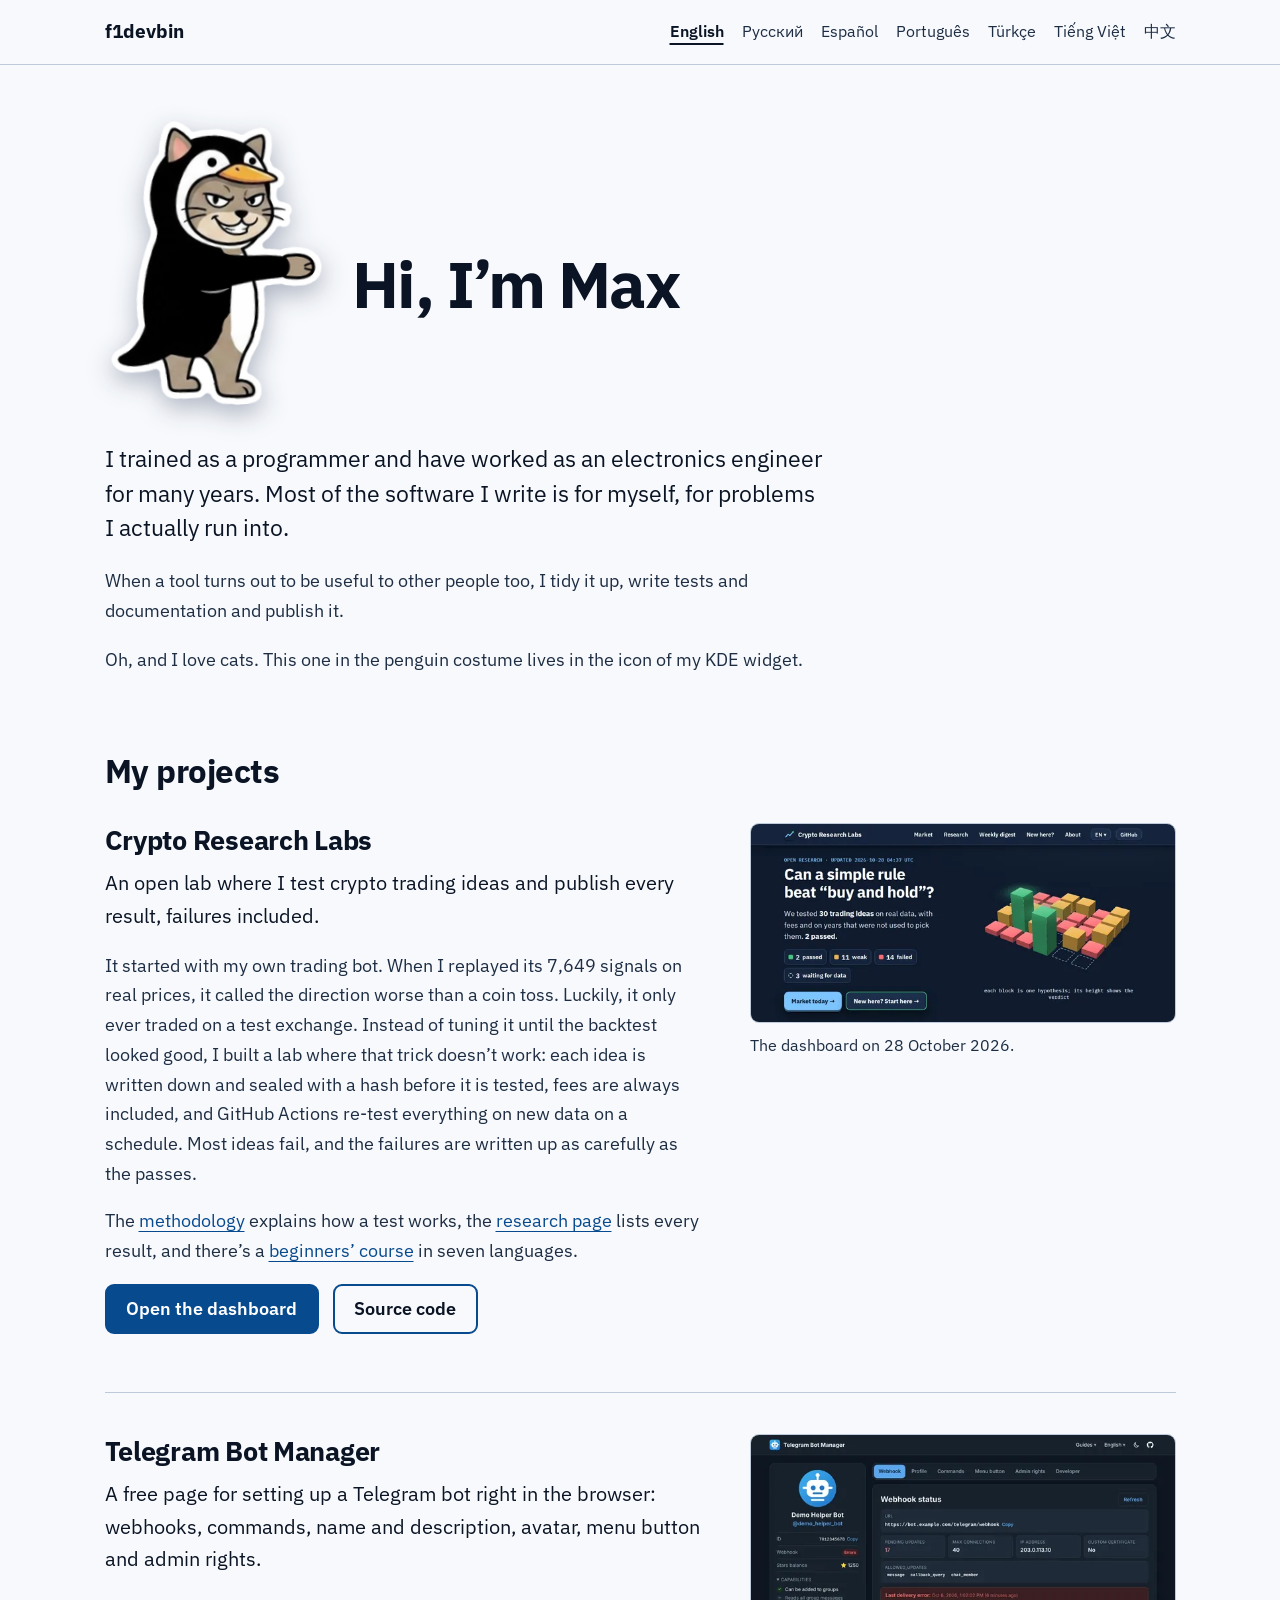
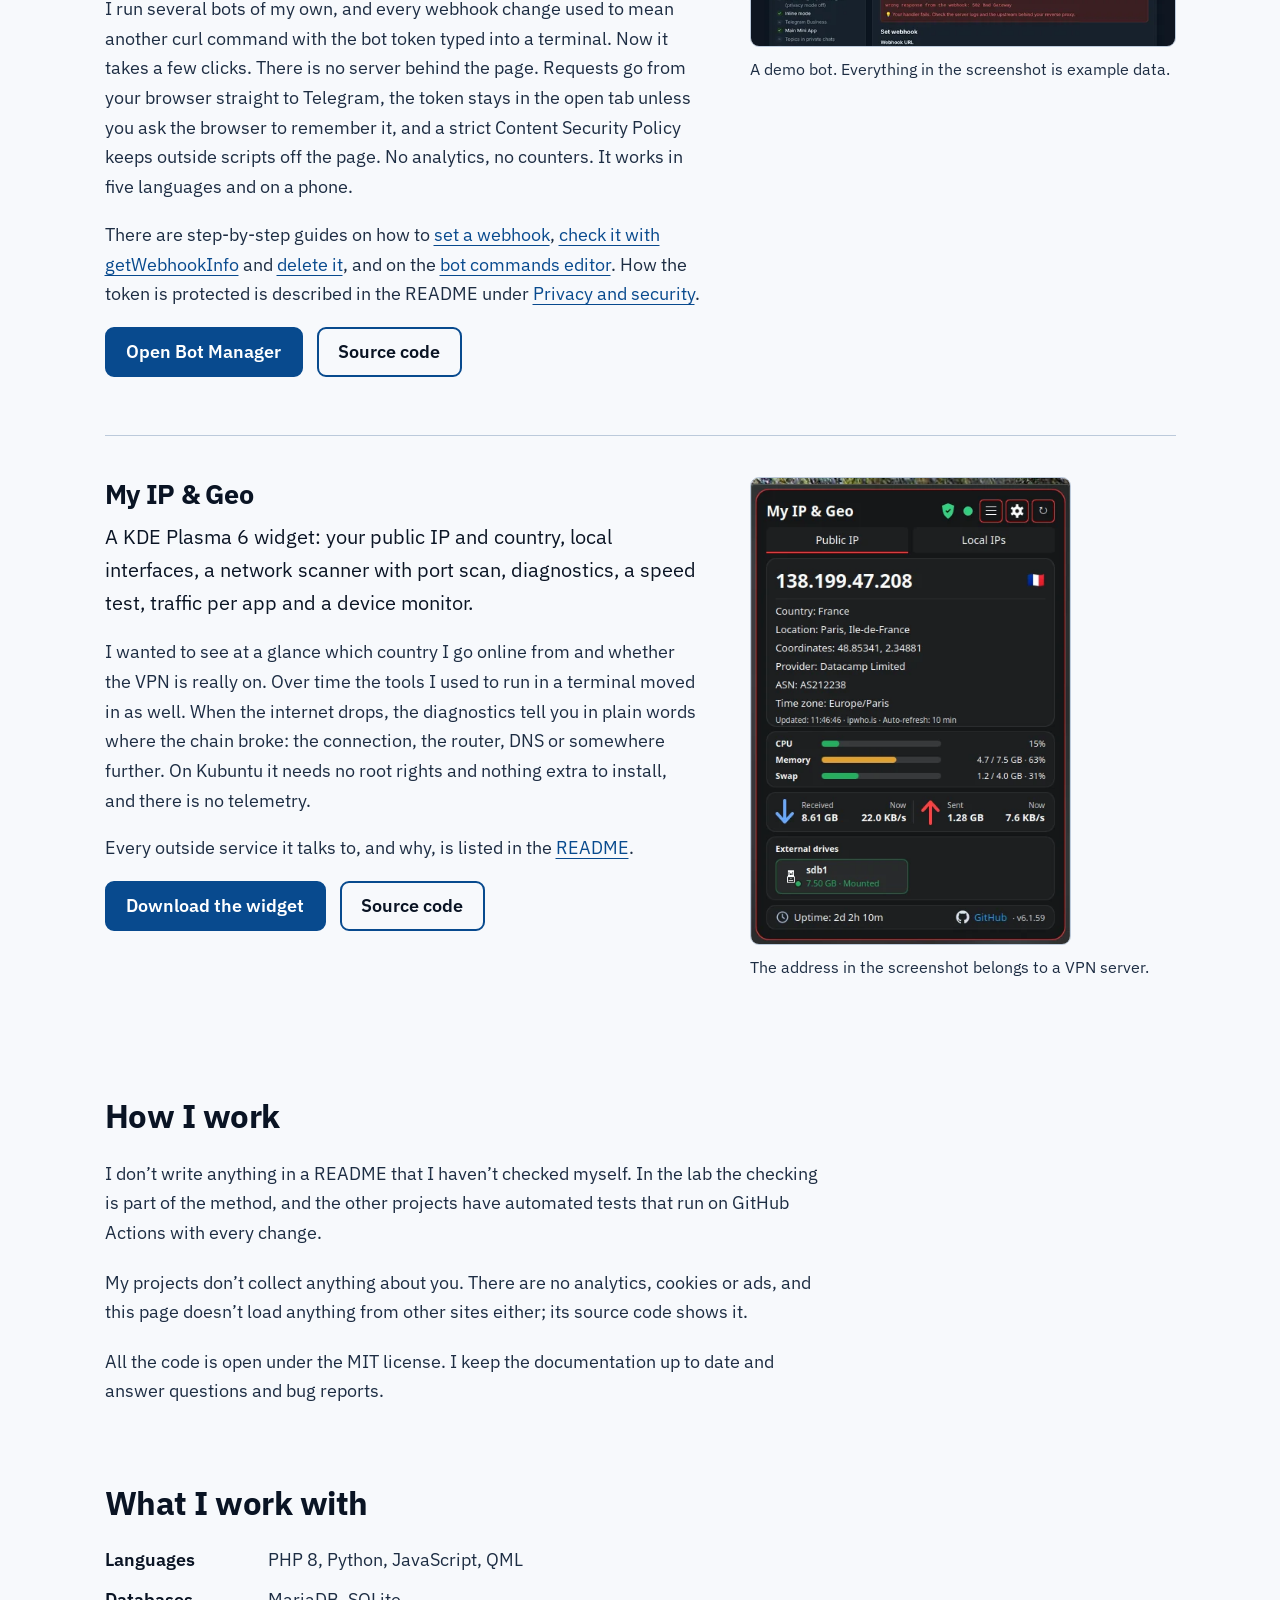
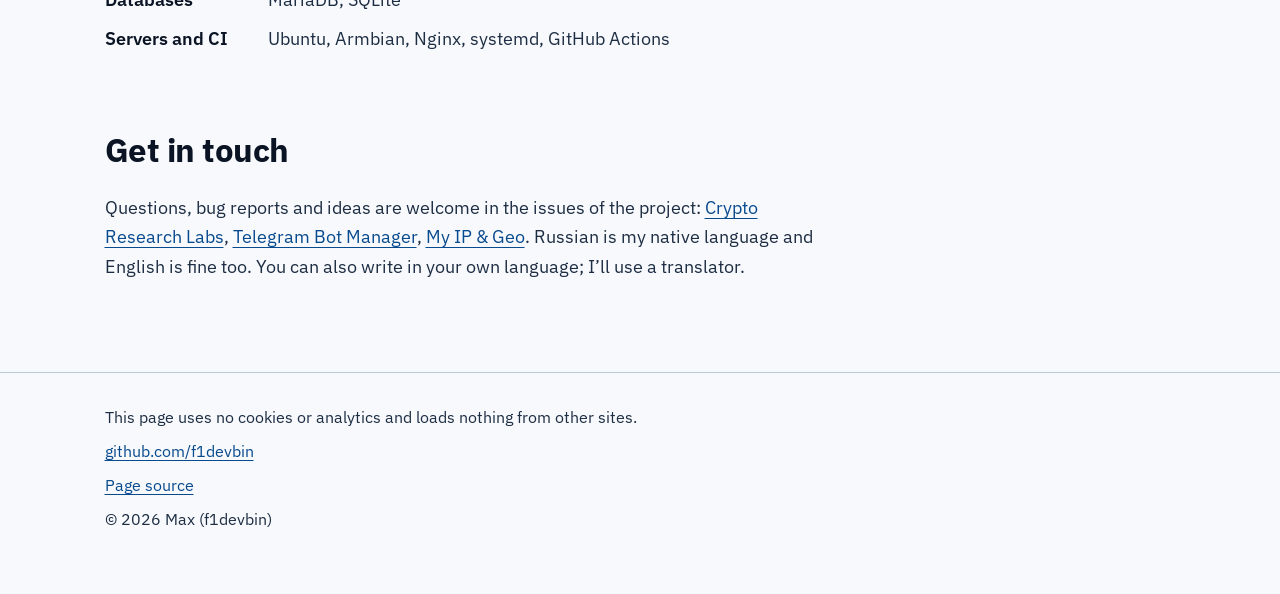
==== commit a2692177: "Landing: no hardware details, contact through issues - The intro no longer describes the home server" ====
--- a/index.html
+++ b/index.html
@@ -42,7 +42,7 @@
 <meta property="og:image:alt" content="Hi, I’m Max. Programmer and electronics engineer.">
 <meta property="profile:username" content="f1devbin">
 <meta name="twitter:card" content="summary_large_image">
-<script type="application/ld+json">[{"@context": "https://schema.org", "@type": "ProfilePage", "url": "https://f1devbin.github.io/", "name": "Max (f1devbin): programmer and electronics engineer", "inLanguage": "en", "dateModified": "2026-10-28", "mainEntity": {"@type": "Person", "@id": "https://f1devbin.github.io/#max", "name": "Max", "alternateName": "f1devbin", "url": "https://f1devbin.github.io/", "jobTitle": "Electronics engineer", "description": "I trained as a programmer and have worked as an electronics engineer for many years. Most of the software I write is for myself, for problems I actually run into. Nearly all of it runs at home on two small servers: a Banana Pi with 1 GB of RAM and an Intel NUC that doubles as a TV box. They run my Telegram bots, monitoring, a Home Assistant smart home and a Meshtastic radio node. When a tool turns out to be useful to other people too, I tidy it up, write tests and documentation and publish it here.", "knowsLanguage": ["ru", "en"], "knowsAbout": ["Electronics", "PHP", "Python", "Telegram Bot API", "KDE Plasma", "Linux servers", "Backtesting"], "sameAs": ["https://github.com/f1devbin"]}}, {"@context": "https://schema.org", "@type": "ItemList", "itemListElement": [{"@type": "ListItem", "position": 1, "item": {"@type": "Dataset", "name": "Crypto Research Labs", "url": "https://f1devbin.github.io/Crypto-Research-Labs/", "description": "An open lab where I test crypto trading ideas and publish every result, failures included. It started with my own trading bot. When I replayed its 7,649 signals on real prices, it called the direction worse than a coin toss. Luckily, it only ever traded on a test exchange. Instead of tuning it until the backtest looked good, I built a lab where that trick doesn’t work: each idea is written down and sealed with a hash before it is tested, fees are always included, and GitHub Actions re-test everything on new data on a schedule. Most ideas fail, and the failures are written up as carefully as the passes.", "creator": {"@id": "https://f1devbin.github.io/#max"}, "license": "https://opensource.org/licenses/MIT", "isAccessibleForFree": true, "sameAs": "https://github.com/f1devbin/Crypto-Research-Labs"}}, {"@type": "ListItem", "position": 2, "item": {"@type": "SoftwareSourceCode", "name": "Telegram Bot Manager", "url": "https://f1devbin.github.io/telegram-bot-manager/", "description": "A free page for setting up a Telegram bot right in the browser: webhooks, commands, name and description, avatar, menu button and admin rights.", "codeRepository": "https://github.com/f1devbin/telegram-bot-manager", "programmingLanguage": "JavaScript", "license": "https://opensource.org/licenses/MIT", "author": {"@id": "https://f1devbin.github.io/#max"}}}, {"@type": "ListItem", "position": 3, "item": {"@type": "SoftwareSourceCode", "name": "My IP & Geo", "url": "https://github.com/f1devbin/my-ip-geo-plasma6", "description": "A KDE Plasma 6 widget: your public IP and country, local interfaces, a network scanner with port scan, diagnostics, a speed test, traffic per app and a device monitor.", "codeRepository": "https://github.com/f1devbin/my-ip-geo-plasma6", "programmingLanguage": ["QML", "JavaScript"], "runtimePlatform": "KDE Plasma 6", "license": "https://opensource.org/licenses/MIT", "author": {"@id": "https://f1devbin.github.io/#max"}}}]}]</script>
+<script type="application/ld+json">[{"@context": "https://schema.org", "@type": "ProfilePage", "url": "https://f1devbin.github.io/", "name": "Max (f1devbin): programmer and electronics engineer", "inLanguage": "en", "dateModified": "2026-10-29", "mainEntity": {"@type": "Person", "@id": "https://f1devbin.github.io/#max", "name": "Max", "alternateName": "f1devbin", "url": "https://f1devbin.github.io/", "jobTitle": "Electronics engineer", "description": "I trained as a programmer and have worked as an electronics engineer for many years. Most of the software I write is for myself, for problems I actually run into. When a tool turns out to be useful to other people too, I tidy it up, write tests and documentation and publish it.", "knowsLanguage": ["ru", "en"], "knowsAbout": ["Electronics", "PHP", "Python", "Telegram Bot API", "KDE Plasma", "Linux servers", "Backtesting"], "sameAs": ["https://github.com/f1devbin"]}}, {"@context": "https://schema.org", "@type": "ItemList", "itemListElement": [{"@type": "ListItem", "position": 1, "item": {"@type": "Dataset", "name": "Crypto Research Labs", "url": "https://f1devbin.github.io/Crypto-Research-Labs/", "description": "An open lab where I test crypto trading ideas and publish every result, failures included. It started with my own trading bot. When I replayed its 7,649 signals on real prices, it called the direction worse than a coin toss. Luckily, it only ever traded on a test exchange. Instead of tuning it until the backtest looked good, I built a lab where that trick doesn’t work: each idea is written down and sealed with a hash before it is tested, fees are always included, and GitHub Actions re-test everything on new data on a schedule. Most ideas fail, and the failures are written up as carefully as the passes.", "creator": {"@id": "https://f1devbin.github.io/#max"}, "license": "https://opensource.org/licenses/MIT", "isAccessibleForFree": true, "sameAs": "https://github.com/f1devbin/Crypto-Research-Labs"}}, {"@type": "ListItem", "position": 2, "item": {"@type": "SoftwareSourceCode", "name": "Telegram Bot Manager", "url": "https://f1devbin.github.io/telegram-bot-manager/", "description": "A free page for setting up a Telegram bot right in the browser: webhooks, commands, name and description, avatar, menu button and admin rights.", "codeRepository": "https://github.com/f1devbin/telegram-bot-manager", "programmingLanguage": "JavaScript", "license": "https://opensource.org/licenses/MIT", "author": {"@id": "https://f1devbin.github.io/#max"}}}, {"@type": "ListItem", "position": 3, "item": {"@type": "SoftwareSourceCode", "name": "My IP & Geo", "url": "https://github.com/f1devbin/my-ip-geo-plasma6", "description": "A KDE Plasma 6 widget: your public IP and country, local interfaces, a network scanner with port scan, diagnostics, a speed test, traffic per app and a device monitor.", "codeRepository": "https://github.com/f1devbin/my-ip-geo-plasma6", "programmingLanguage": ["QML", "JavaScript"], "runtimePlatform": "KDE Plasma 6", "license": "https://opensource.org/licenses/MIT", "author": {"@id": "https://f1devbin.github.io/#max"}}}]}]</script>
 </head>
 <body>
 <a class="skip" href="#main">Skip to content</a>
@@ -55,7 +55,7 @@
 <div class="hello"><img class="cat" src="assets/cat.webp" srcset="assets/cat-240.webp 240w, assets/cat.webp 384w" sizes="(max-width: 380px) 106px, (max-width: 760px) 124px, 216px" width="384" height="511" alt="A cartoon cat in a penguin costume pointing at the greeting" fetchpriority="high"><h1 id="hi">Hi, I’m Max</h1></div>
 <div class="intro">
 <p class="lead">I trained as a programmer and have worked as an electronics engineer for many years. Most of the software I write is for myself, for problems I actually run into.</p>
-<p>Nearly all of it runs at home on two small servers: a Banana Pi with 1 GB of RAM and an Intel NUC that doubles as a TV box. They run my Telegram bots, monitoring, a Home Assistant smart home and a Meshtastic radio node. When a tool turns out to be useful to other people too, I tidy it up, write tests and documentation and publish it here.</p>
+<p>When a tool turns out to be useful to other people too, I tidy it up, write tests and documentation and publish it.</p>
 <p>Oh, and I love cats. This one in the penguin costume lives in the icon of my KDE widget.</p>
 </div>
 </section>
@@ -108,19 +108,18 @@
 <dt>Languages</dt><dd>PHP 8, Python, JavaScript, QML</dd>
 <dt>Databases</dt><dd>MariaDB, SQLite</dd>
 <dt>Servers and CI</dt><dd>Ubuntu, Armbian, Nginx, systemd, GitHub Actions</dd>
-<dt>Hardware and smart home</dt><dd>Banana Pi, Intel NUC, Home Assistant, Meshtastic (LoRa)</dd>
 </dl>
 </section>
 <section aria-labelledby="contact">
 <h2 id="contact">Get in touch</h2>
 <div class="prose">
-<p>The easiest way is to open an issue or a discussion on GitHub, in the repository of the project you have in mind. Russian is my native language and English is fine too. You can also write in your own language; I’ll use a translator.</p>
-<p class="actions"><a class="btn primary" href="https://github.com/f1devbin">My GitHub profile</a></p>
+<p>Questions, bug reports and ideas are welcome in the issues of the project: <a href="https://github.com/f1devbin/Crypto-Research-Labs/issues">Crypto Research Labs</a>, <a href="https://github.com/f1devbin/telegram-bot-manager/issues">Telegram Bot Manager</a>, <a href="https://github.com/f1devbin/my-ip-geo-plasma6/issues">My IP &amp; Geo</a>. Russian is my native language and English is fine too. You can also write in your own language; I’ll use a translator.</p>
 </div>
 </section>
 </main>
 <footer><div class="wrap">
 <p>This page uses no cookies or analytics and loads nothing from other sites.</p>
+<p><a href="https://github.com/f1devbin">github.com/f1devbin</a></p>
 <p><a href="https://github.com/f1devbin/f1devbin.github.io">Page source</a></p>
 <p>© 2026 Max (f1devbin)</p>
 </div></footer>
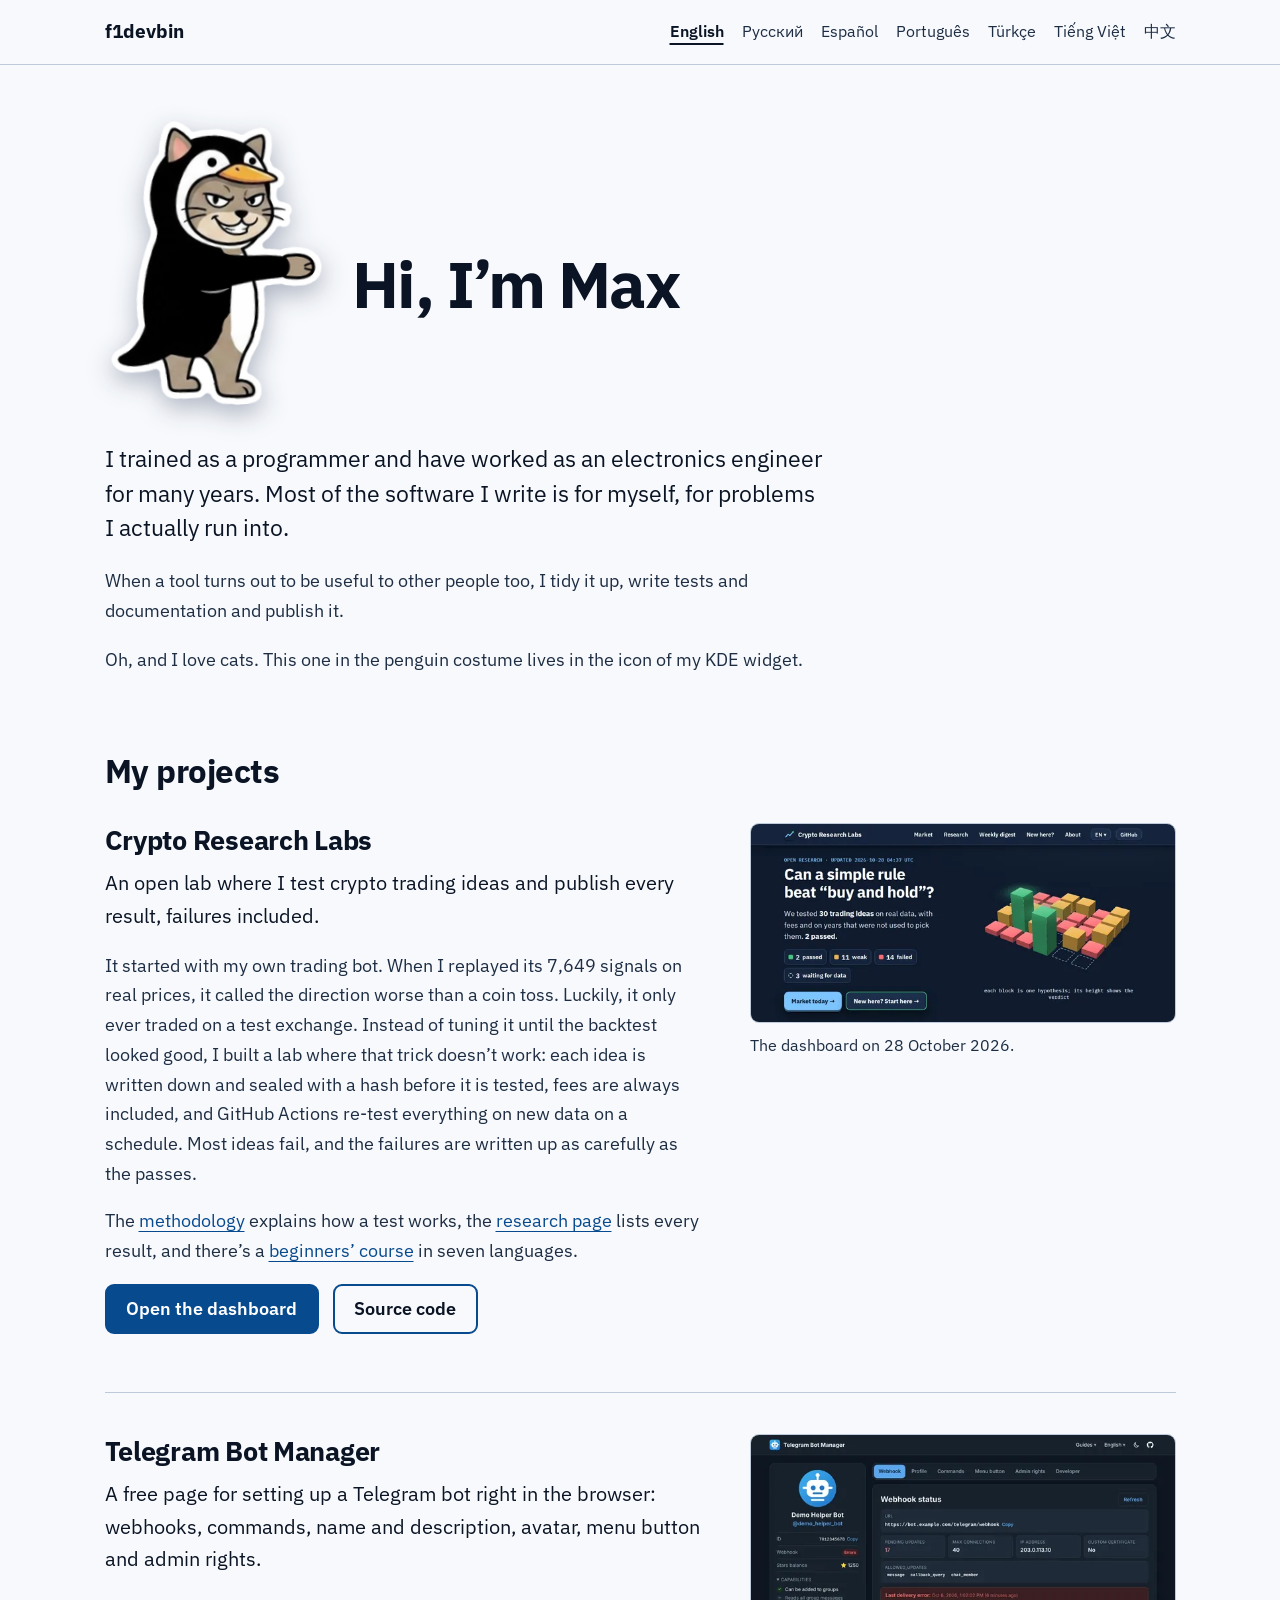
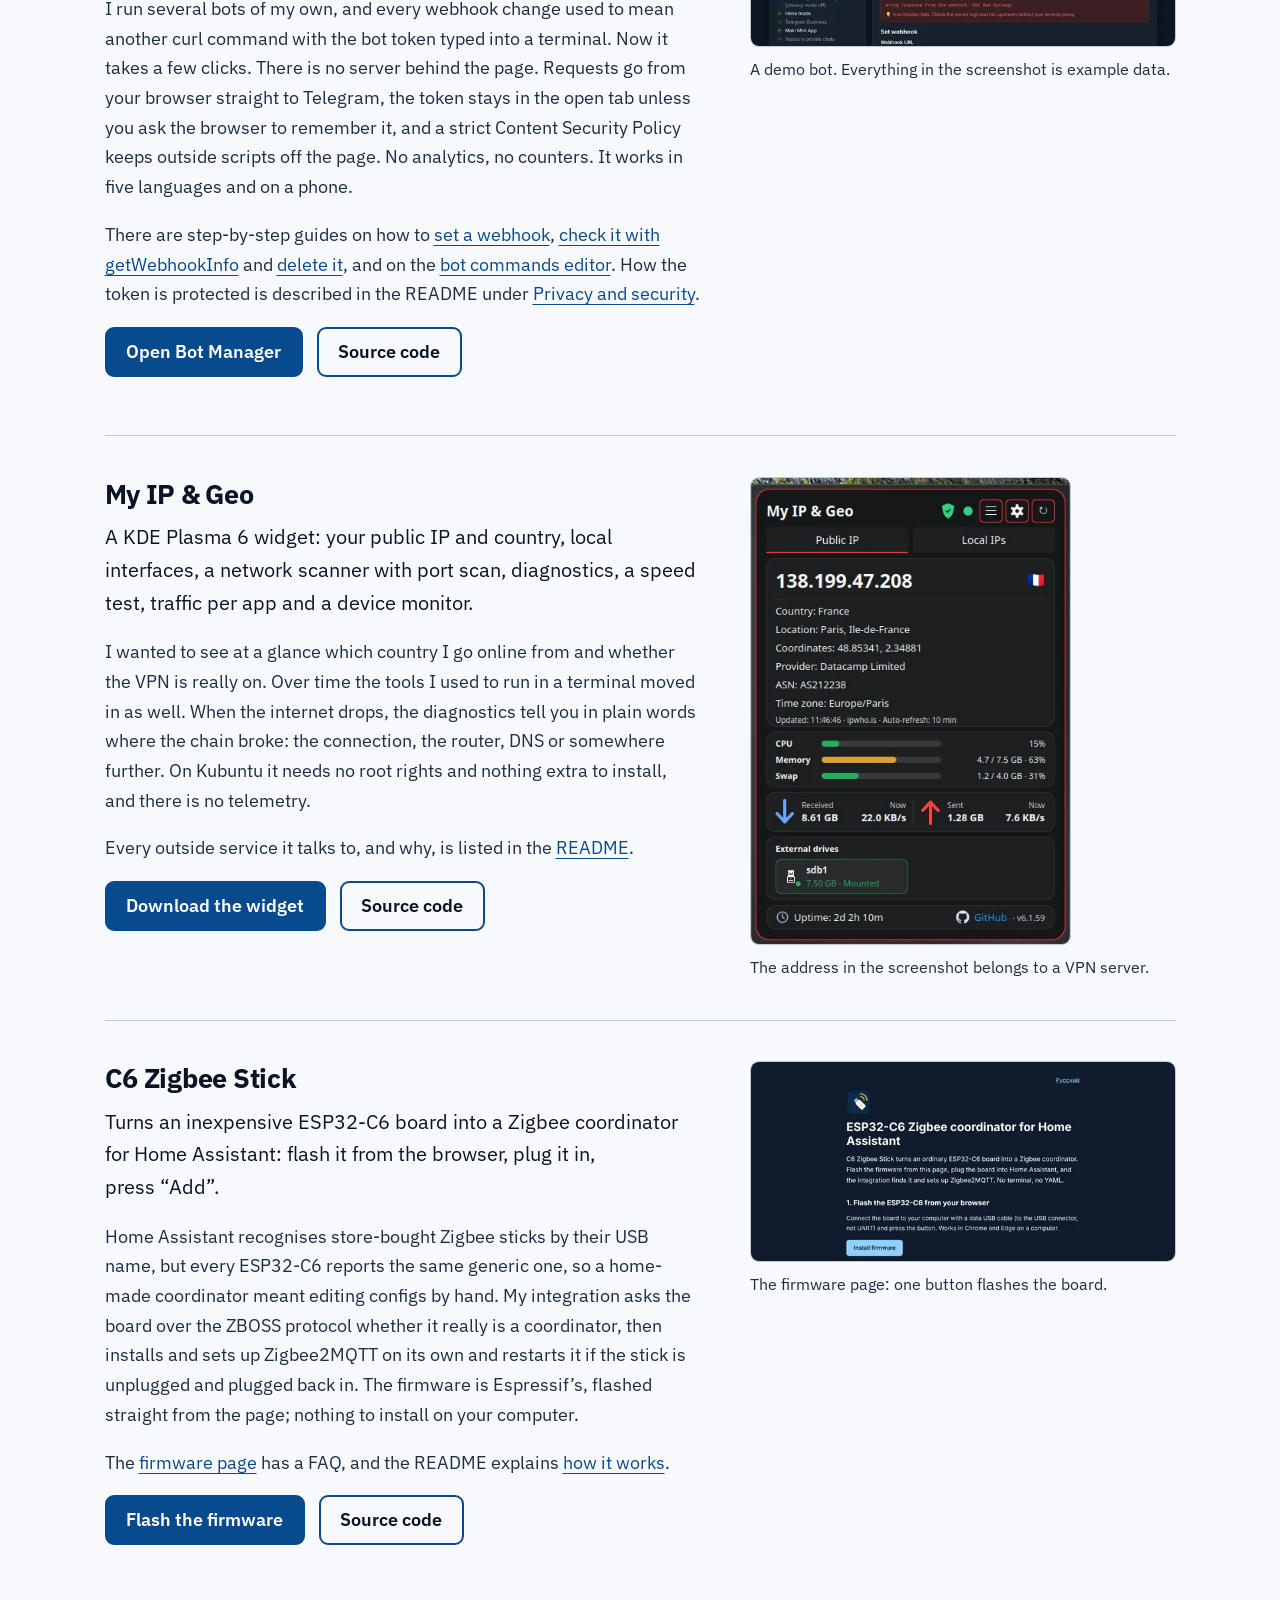
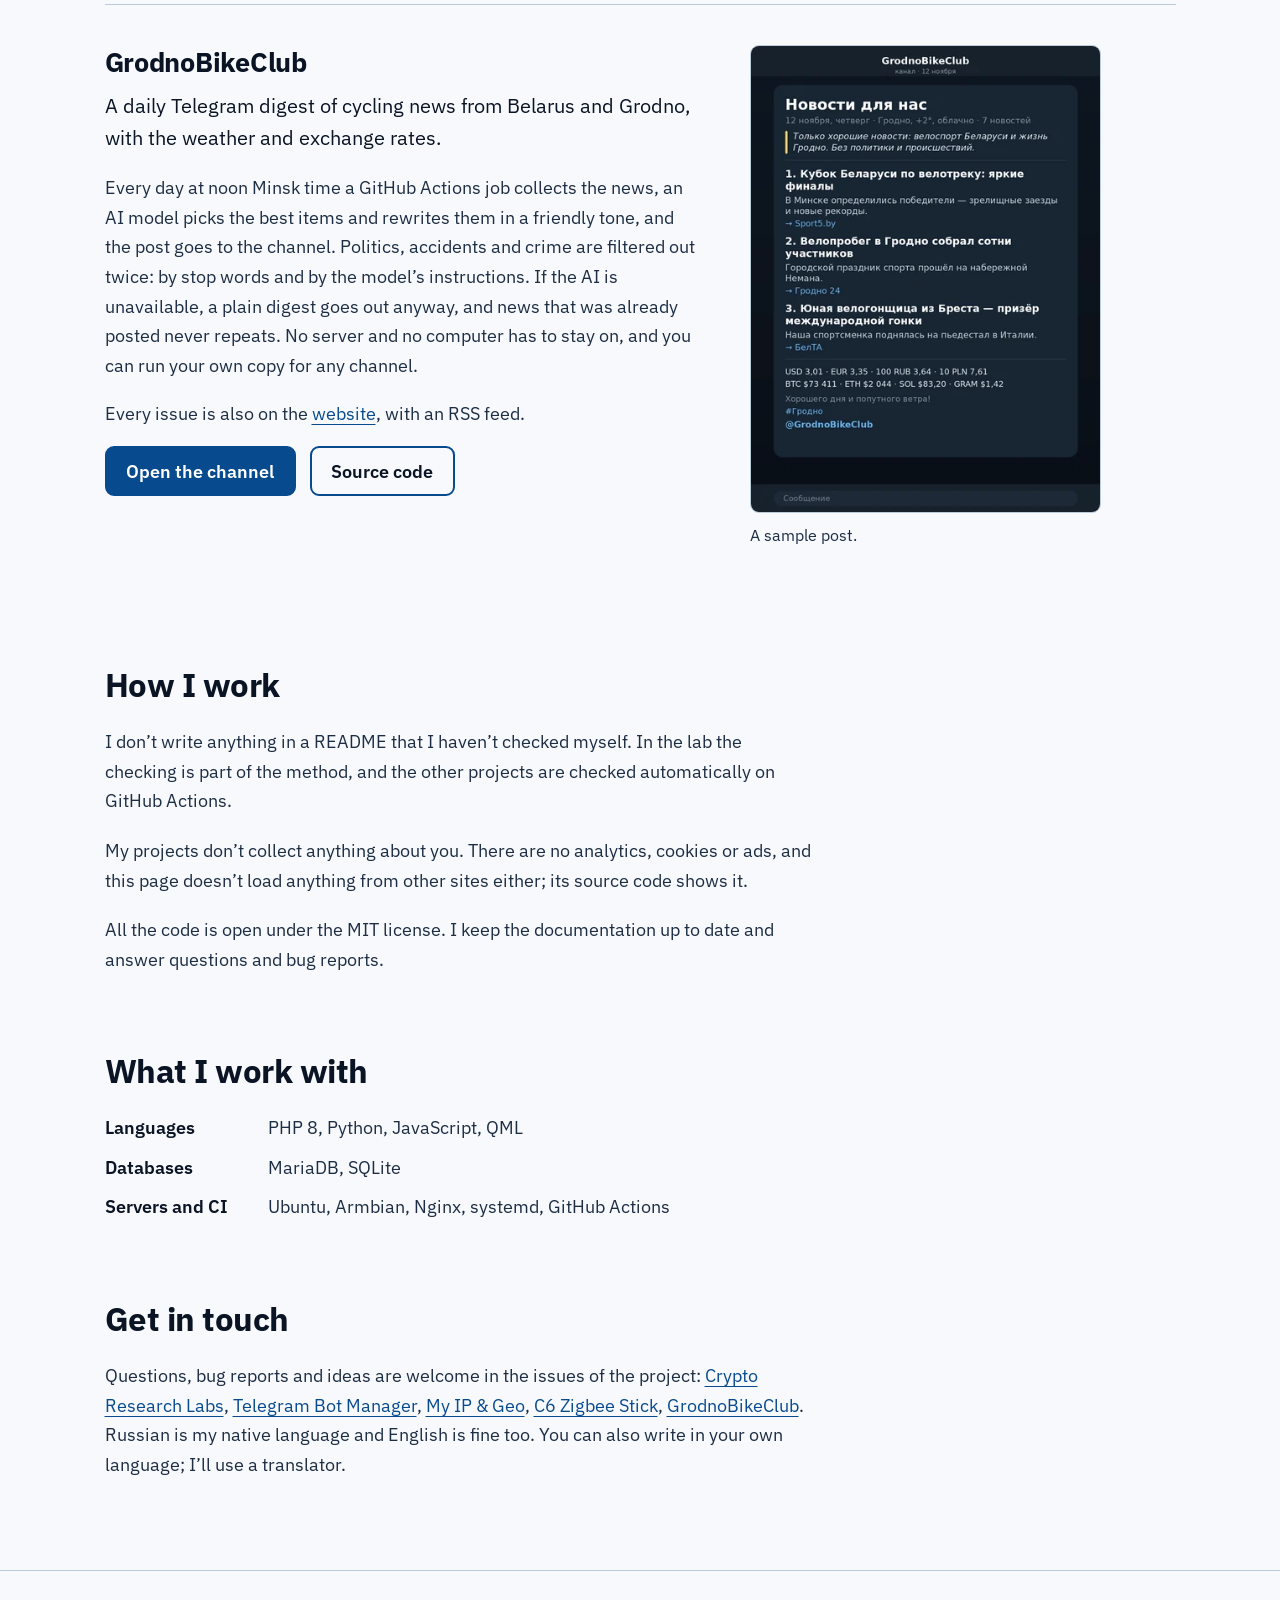
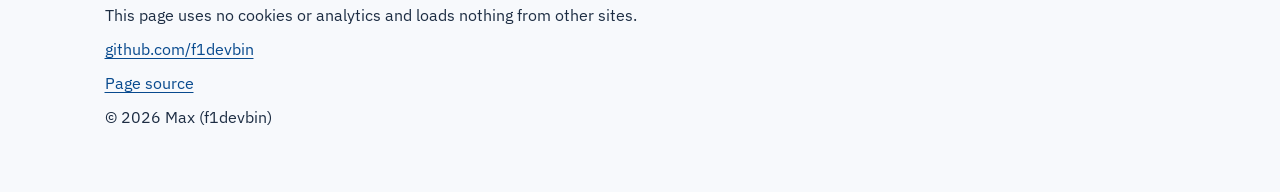
==== commit fe945a58: "Add C6 Zigbee Stick and GrodnoBikeClub, their sitemaps in robots.txt - Two new project sections in a" ====
--- a/index.html
+++ b/index.html
@@ -5,7 +5,7 @@
 <meta name="viewport" content="width=device-width, initial-scale=1">
 <meta http-equiv="Content-Security-Policy" content="default-src 'none'; style-src 'self'; font-src 'self'; img-src 'self'; connect-src 'self'; base-uri 'none'; form-action 'none'">
 <title>Max (f1devbin): programmer and electronics engineer</title>
-<meta name="description" content="I’m Max, a programmer and electronics engineer. Open-source projects: an honest crypto research lab, a browser tool for Telegram bots and a KDE Plasma 6 widget.">
+<meta name="description" content="I’m Max, a programmer and electronics engineer. Open source: a crypto research lab, Telegram tools, a KDE Plasma 6 widget and a Zigbee coordinator for Home Assistant.">
 <link rel="canonical" href="https://f1devbin.github.io/">
 <link rel="alternate" hreflang="en" href="https://f1devbin.github.io/">
 <link rel="alternate" hreflang="ru" href="https://f1devbin.github.io/ru/">
@@ -27,7 +27,7 @@
 <meta property="og:type" content="profile">
 <meta property="og:site_name" content="f1devbin">
 <meta property="og:title" content="Max (f1devbin): programmer and electronics engineer">
-<meta property="og:description" content="I’m Max, a programmer and electronics engineer. Open-source projects: an honest crypto research lab, a browser tool for Telegram bots and a KDE Plasma 6 widget.">
+<meta property="og:description" content="I’m Max, a programmer and electronics engineer. Open source: a crypto research lab, Telegram tools, a KDE Plasma 6 widget and a Zigbee coordinator for Home Assistant.">
 <meta property="og:url" content="https://f1devbin.github.io/">
 <meta property="og:locale" content="en_US">
 <meta property="og:locale:alternate" content="ru_RU">
@@ -42,7 +42,7 @@
 <meta property="og:image:alt" content="Hi, I’m Max. Programmer and electronics engineer.">
 <meta property="profile:username" content="f1devbin">
 <meta name="twitter:card" content="summary_large_image">
-<script type="application/ld+json">[{"@context": "https://schema.org", "@type": "ProfilePage", "url": "https://f1devbin.github.io/", "name": "Max (f1devbin): programmer and electronics engineer", "inLanguage": "en", "dateModified": "2026-10-29", "mainEntity": {"@type": "Person", "@id": "https://f1devbin.github.io/#max", "name": "Max", "alternateName": "f1devbin", "url": "https://f1devbin.github.io/", "jobTitle": "Electronics engineer", "description": "I trained as a programmer and have worked as an electronics engineer for many years. Most of the software I write is for myself, for problems I actually run into. When a tool turns out to be useful to other people too, I tidy it up, write tests and documentation and publish it.", "knowsLanguage": ["ru", "en"], "knowsAbout": ["Electronics", "PHP", "Python", "Telegram Bot API", "KDE Plasma", "Linux servers", "Backtesting"], "sameAs": ["https://github.com/f1devbin"]}}, {"@context": "https://schema.org", "@type": "ItemList", "itemListElement": [{"@type": "ListItem", "position": 1, "item": {"@type": "Dataset", "name": "Crypto Research Labs", "url": "https://f1devbin.github.io/Crypto-Research-Labs/", "description": "An open lab where I test crypto trading ideas and publish every result, failures included. It started with my own trading bot. When I replayed its 7,649 signals on real prices, it called the direction worse than a coin toss. Luckily, it only ever traded on a test exchange. Instead of tuning it until the backtest looked good, I built a lab where that trick doesn’t work: each idea is written down and sealed with a hash before it is tested, fees are always included, and GitHub Actions re-test everything on new data on a schedule. Most ideas fail, and the failures are written up as carefully as the passes.", "creator": {"@id": "https://f1devbin.github.io/#max"}, "license": "https://opensource.org/licenses/MIT", "isAccessibleForFree": true, "sameAs": "https://github.com/f1devbin/Crypto-Research-Labs"}}, {"@type": "ListItem", "position": 2, "item": {"@type": "SoftwareSourceCode", "name": "Telegram Bot Manager", "url": "https://f1devbin.github.io/telegram-bot-manager/", "description": "A free page for setting up a Telegram bot right in the browser: webhooks, commands, name and description, avatar, menu button and admin rights.", "codeRepository": "https://github.com/f1devbin/telegram-bot-manager", "programmingLanguage": "JavaScript", "license": "https://opensource.org/licenses/MIT", "author": {"@id": "https://f1devbin.github.io/#max"}}}, {"@type": "ListItem", "position": 3, "item": {"@type": "SoftwareSourceCode", "name": "My IP & Geo", "url": "https://github.com/f1devbin/my-ip-geo-plasma6", "description": "A KDE Plasma 6 widget: your public IP and country, local interfaces, a network scanner with port scan, diagnostics, a speed test, traffic per app and a device monitor.", "codeRepository": "https://github.com/f1devbin/my-ip-geo-plasma6", "programmingLanguage": ["QML", "JavaScript"], "runtimePlatform": "KDE Plasma 6", "license": "https://opensource.org/licenses/MIT", "author": {"@id": "https://f1devbin.github.io/#max"}}}]}]</script>
+<script type="application/ld+json">[{"@context": "https://schema.org", "@type": "ProfilePage", "url": "https://f1devbin.github.io/", "name": "Max (f1devbin): programmer and electronics engineer", "inLanguage": "en", "dateModified": "2026-11-15T04:31:50+00:00", "mainEntity": {"@type": "Person", "@id": "https://f1devbin.github.io/#max", "name": "Max", "alternateName": "f1devbin", "url": "https://f1devbin.github.io/", "jobTitle": "Electronics engineer", "description": "I trained as a programmer and have worked as an electronics engineer for many years. Most of the software I write is for myself, for problems I actually run into. When a tool turns out to be useful to other people too, I tidy it up, write tests and documentation and publish it.", "knowsLanguage": ["ru", "en"], "knowsAbout": ["Electronics", "PHP", "Python", "Telegram Bot API", "KDE Plasma", "Linux servers", "Backtesting"], "sameAs": ["https://github.com/f1devbin"]}}, {"@context": "https://schema.org", "@type": "ItemList", "itemListElement": [{"@type": "ListItem", "position": 1, "item": {"@type": "Dataset", "name": "Crypto Research Labs", "url": "https://f1devbin.github.io/Crypto-Research-Labs/", "description": "An open lab where I test crypto trading ideas and publish every result, failures included. It started with my own trading bot. When I replayed its 7,649 signals on real prices, it called the direction worse than a coin toss. Luckily, it only ever traded on a test exchange. Instead of tuning it until the backtest looked good, I built a lab where that trick doesn’t work: each idea is written down and sealed with a hash before it is tested, fees are always included, and GitHub Actions re-test everything on new data on a schedule. Most ideas fail, and the failures are written up as carefully as the passes.", "creator": {"@id": "https://f1devbin.github.io/#max"}, "license": "https://opensource.org/licenses/MIT", "isAccessibleForFree": true, "sameAs": "https://github.com/f1devbin/Crypto-Research-Labs"}}, {"@type": "ListItem", "position": 2, "item": {"@type": "SoftwareSourceCode", "name": "Telegram Bot Manager", "url": "https://f1devbin.github.io/telegram-bot-manager/", "description": "A free page for setting up a Telegram bot right in the browser: webhooks, commands, name and description, avatar, menu button and admin rights.", "codeRepository": "https://github.com/f1devbin/telegram-bot-manager", "programmingLanguage": "JavaScript", "license": "https://opensource.org/licenses/MIT", "author": {"@id": "https://f1devbin.github.io/#max"}}}, {"@type": "ListItem", "position": 3, "item": {"@type": "SoftwareSourceCode", "name": "My IP & Geo", "url": "https://github.com/f1devbin/my-ip-geo-plasma6", "description": "A KDE Plasma 6 widget: your public IP and country, local interfaces, a network scanner with port scan, diagnostics, a speed test, traffic per app and a device monitor.", "codeRepository": "https://github.com/f1devbin/my-ip-geo-plasma6", "programmingLanguage": ["QML", "JavaScript"], "runtimePlatform": "KDE Plasma 6", "license": "https://opensource.org/licenses/MIT", "author": {"@id": "https://f1devbin.github.io/#max"}}}, {"@type": "ListItem", "position": 4, "item": {"@type": "SoftwareSourceCode", "name": "C6 Zigbee Stick", "url": "https://f1devbin.github.io/c6-zigbee-stick/", "description": "Turns an inexpensive ESP32-C6 board into a Zigbee coordinator for Home Assistant: flash it from the browser, plug it in, press “Add”.", "codeRepository": "https://github.com/f1devbin/c6-zigbee-stick", "programmingLanguage": "Python", "runtimePlatform": "Home Assistant", "license": "https://opensource.org/licenses/MIT", "author": {"@id": "https://f1devbin.github.io/#max"}}}, {"@type": "ListItem", "position": 5, "item": {"@type": "SoftwareSourceCode", "name": "GrodnoBikeClub", "url": "https://github.com/f1devbin/GrodnoBikeClub", "description": "A daily Telegram digest of cycling news from Belarus and Grodno, with the weather and exchange rates.", "codeRepository": "https://github.com/f1devbin/GrodnoBikeClub", "programmingLanguage": "Python", "runtimePlatform": "GitHub Actions", "license": "https://opensource.org/licenses/MIT", "author": {"@id": "https://f1devbin.github.io/#max"}}}]}]</script>
 </head>
 <body>
 <a class="skip" href="#main">Skip to content</a>
@@ -92,12 +92,32 @@
 </div>
 <figure class="shot tall"><img src="assets/myip.webp" width="416" height="607" alt="My IP &amp; Geo widget: public IP, location, provider, system load and traffic" loading="lazy" decoding="async"><figcaption>The address in the screenshot belongs to a VPN server.</figcaption></figure>
 </article>
+<article class="project" id="c6" aria-labelledby="c6-h">
+<div>
+<h3 id="c6-h">C6 Zigbee Stick</h3>
+<p class="what">Turns an inexpensive ESP32-C6 board into a Zigbee coordinator for Home Assistant: flash it from the browser, plug it in, press “Add”.</p>
+<p>Home Assistant recognises store-bought Zigbee sticks by their USB name, but every ESP32-C6 reports the same generic one, so a home-made coordinator meant editing configs by hand. My integration asks the board over the ZBOSS protocol whether it really is a coordinator, then installs and sets up Zigbee2MQTT on its own and restarts it if the stick is unplugged and plugged back in. The firmware is Espressif’s, flashed straight from the page; nothing to install on your computer.</p>
+<p>The <a href="https://f1devbin.github.io/c6-zigbee-stick/">firmware page</a> has a FAQ, and the README explains <a href="https://github.com/f1devbin/c6-zigbee-stick#how-it-works">how it works</a>.</p>
+<p class="actions"><a class="btn primary" href="https://f1devbin.github.io/c6-zigbee-stick/">Flash the firmware</a> <a class="btn" href="https://github.com/f1devbin/c6-zigbee-stick">Source code</a></p>
+</div>
+<figure class="shot"><img src="assets/c6-1280.webp" srcset="assets/c6-640.webp 640w, assets/c6-960.webp 960w, assets/c6-1280.webp 1280w" sizes="(max-width: 760px) calc(100vw - 40px), 400px" width="1280" height="600" alt="C6 Zigbee Stick firmware page with the Install firmware button" loading="lazy" decoding="async"><figcaption>The firmware page: one button flashes the board.</figcaption></figure>
+</article>
+<article class="project" id="gbc" aria-labelledby="gbc-h">
+<div>
+<h3 id="gbc-h">GrodnoBikeClub</h3>
+<p class="what">A daily Telegram digest of cycling news from Belarus and Grodno, with the weather and exchange rates.</p>
+<p>Every day at noon Minsk time a GitHub Actions job collects the news, an AI model picks the best items and rewrites them in a friendly tone, and the post goes to the channel. Politics, accidents and crime are filtered out twice: by stop words and by the model’s instructions. If the AI is unavailable, a plain digest goes out anyway, and news that was already posted never repeats. No server and no computer has to stay on, and you can run your own copy for any channel.</p>
+<p>Every issue is also on the <a href="https://f1devbin.github.io/GrodnoBikeClub/">website</a>, with an RSS feed.</p>
+<p class="actions"><a class="btn primary" href="https://t.me/GrodnoBikeClub">Open the channel</a> <a class="btn" href="https://github.com/f1devbin/GrodnoBikeClub">Source code</a></p>
+</div>
+<figure class="shot tall"><img src="assets/gbc.webp" width="416" height="555" alt="GrodnoBikeClub digest post in Telegram: cycling news, weather and exchange rates" loading="lazy" decoding="async"><figcaption>A sample post.</figcaption></figure>
+</article>
 </div>
 </section>
 <section aria-labelledby="how">
 <h2 id="how">How I work</h2>
 <div class="prose">
-<p>I don’t write anything in a README that I haven’t checked myself. In the lab the checking is part of the method, and the other projects have automated tests that run on GitHub Actions with every change.</p>
+<p>I don’t write anything in a README that I haven’t checked myself. In the lab the checking is part of the method, and the other projects are checked automatically on GitHub Actions.</p>
 <p>My projects don’t collect anything about you. There are no analytics, cookies or ads, and this page doesn’t load anything from other sites either; its source code shows it.</p>
 <p>All the code is open under the MIT license. I keep the documentation up to date and answer questions and bug reports.</p>
 </div>
@@ -113,7 +133,7 @@
 <section aria-labelledby="contact">
 <h2 id="contact">Get in touch</h2>
 <div class="prose">
-<p>Questions, bug reports and ideas are welcome in the issues of the project: <a href="https://github.com/f1devbin/Crypto-Research-Labs/issues">Crypto Research Labs</a>, <a href="https://github.com/f1devbin/telegram-bot-manager/issues">Telegram Bot Manager</a>, <a href="https://github.com/f1devbin/my-ip-geo-plasma6/issues">My IP &amp; Geo</a>. Russian is my native language and English is fine too. You can also write in your own language; I’ll use a translator.</p>
+<p>Questions, bug reports and ideas are welcome in the issues of the project: <a href="https://github.com/f1devbin/Crypto-Research-Labs/issues">Crypto Research Labs</a>, <a href="https://github.com/f1devbin/telegram-bot-manager/issues">Telegram Bot Manager</a>, <a href="https://github.com/f1devbin/my-ip-geo-plasma6/issues">My IP &amp; Geo</a>, <a href="https://github.com/f1devbin/c6-zigbee-stick/issues">C6 Zigbee Stick</a>, <a href="https://github.com/f1devbin/GrodnoBikeClub/issues">GrodnoBikeClub</a>. Russian is my native language and English is fine too. You can also write in your own language; I’ll use a translator.</p>
 </div>
 </section>
 </main>
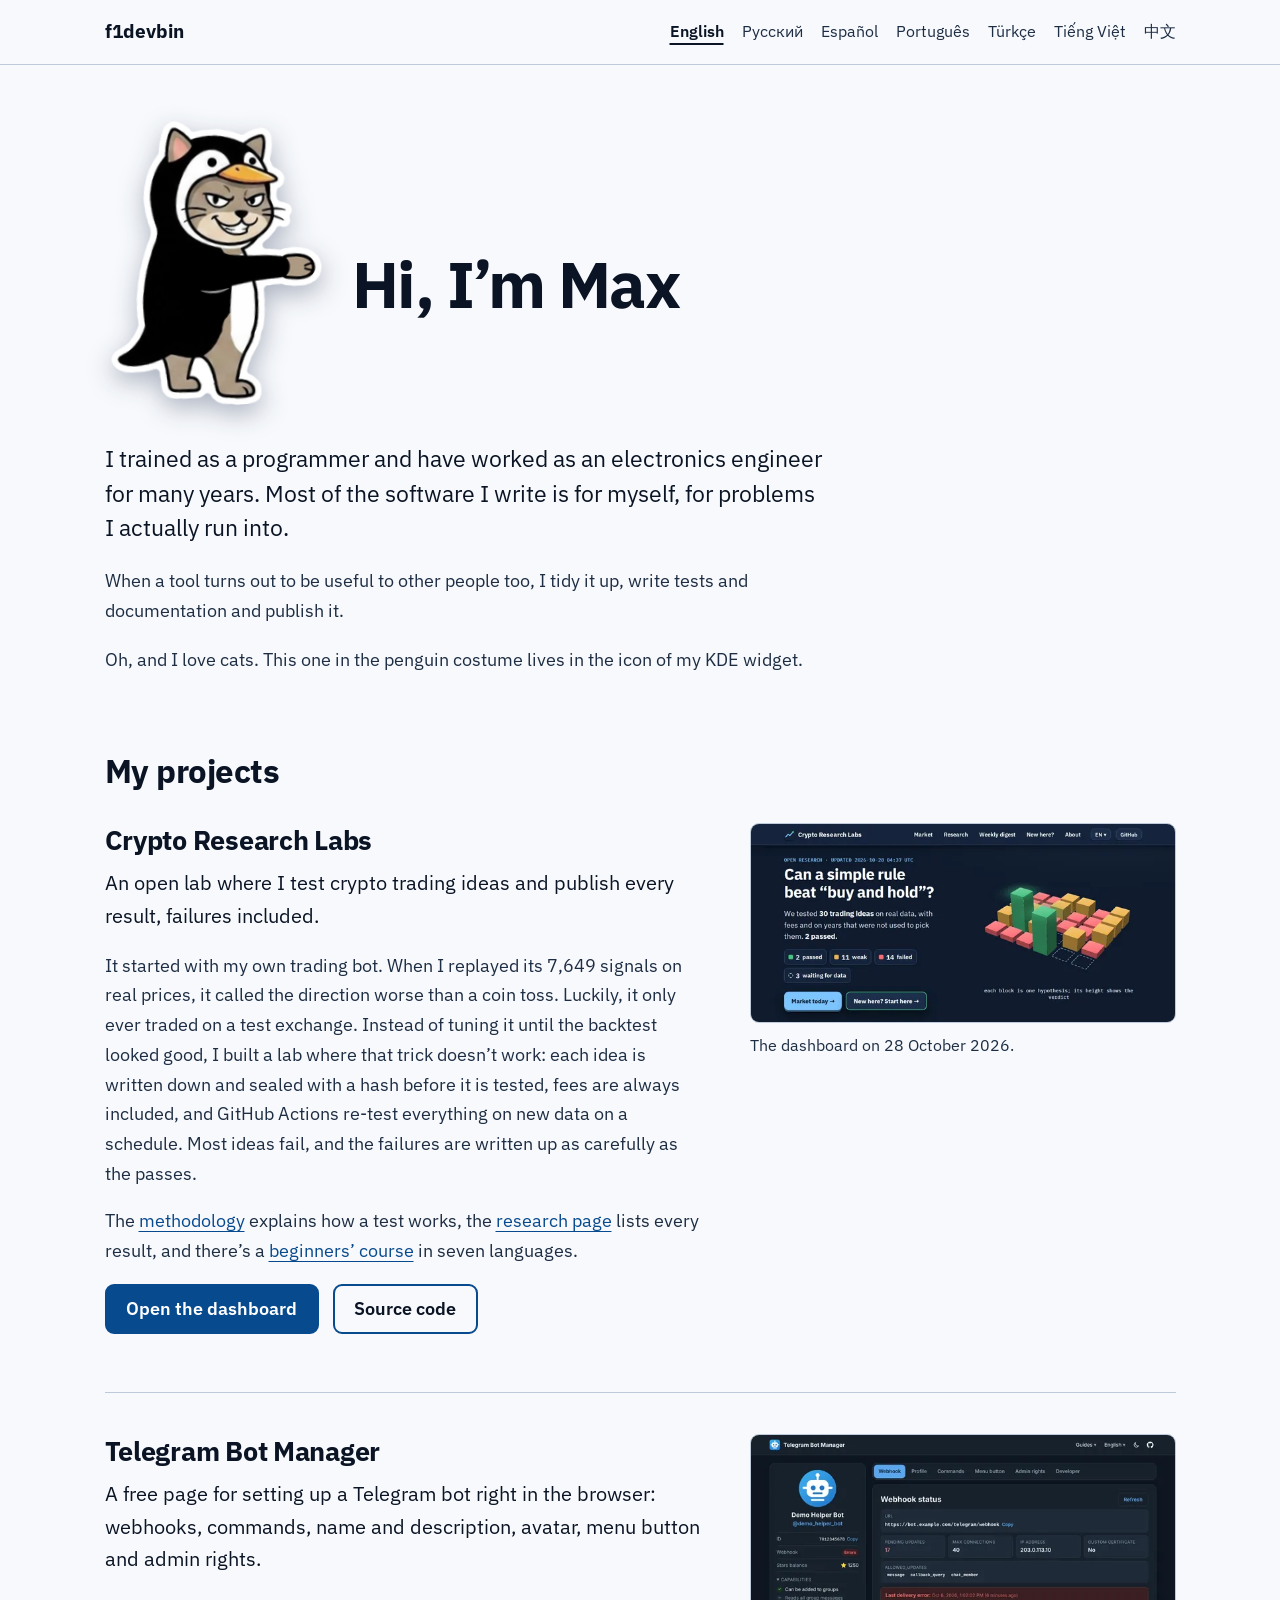
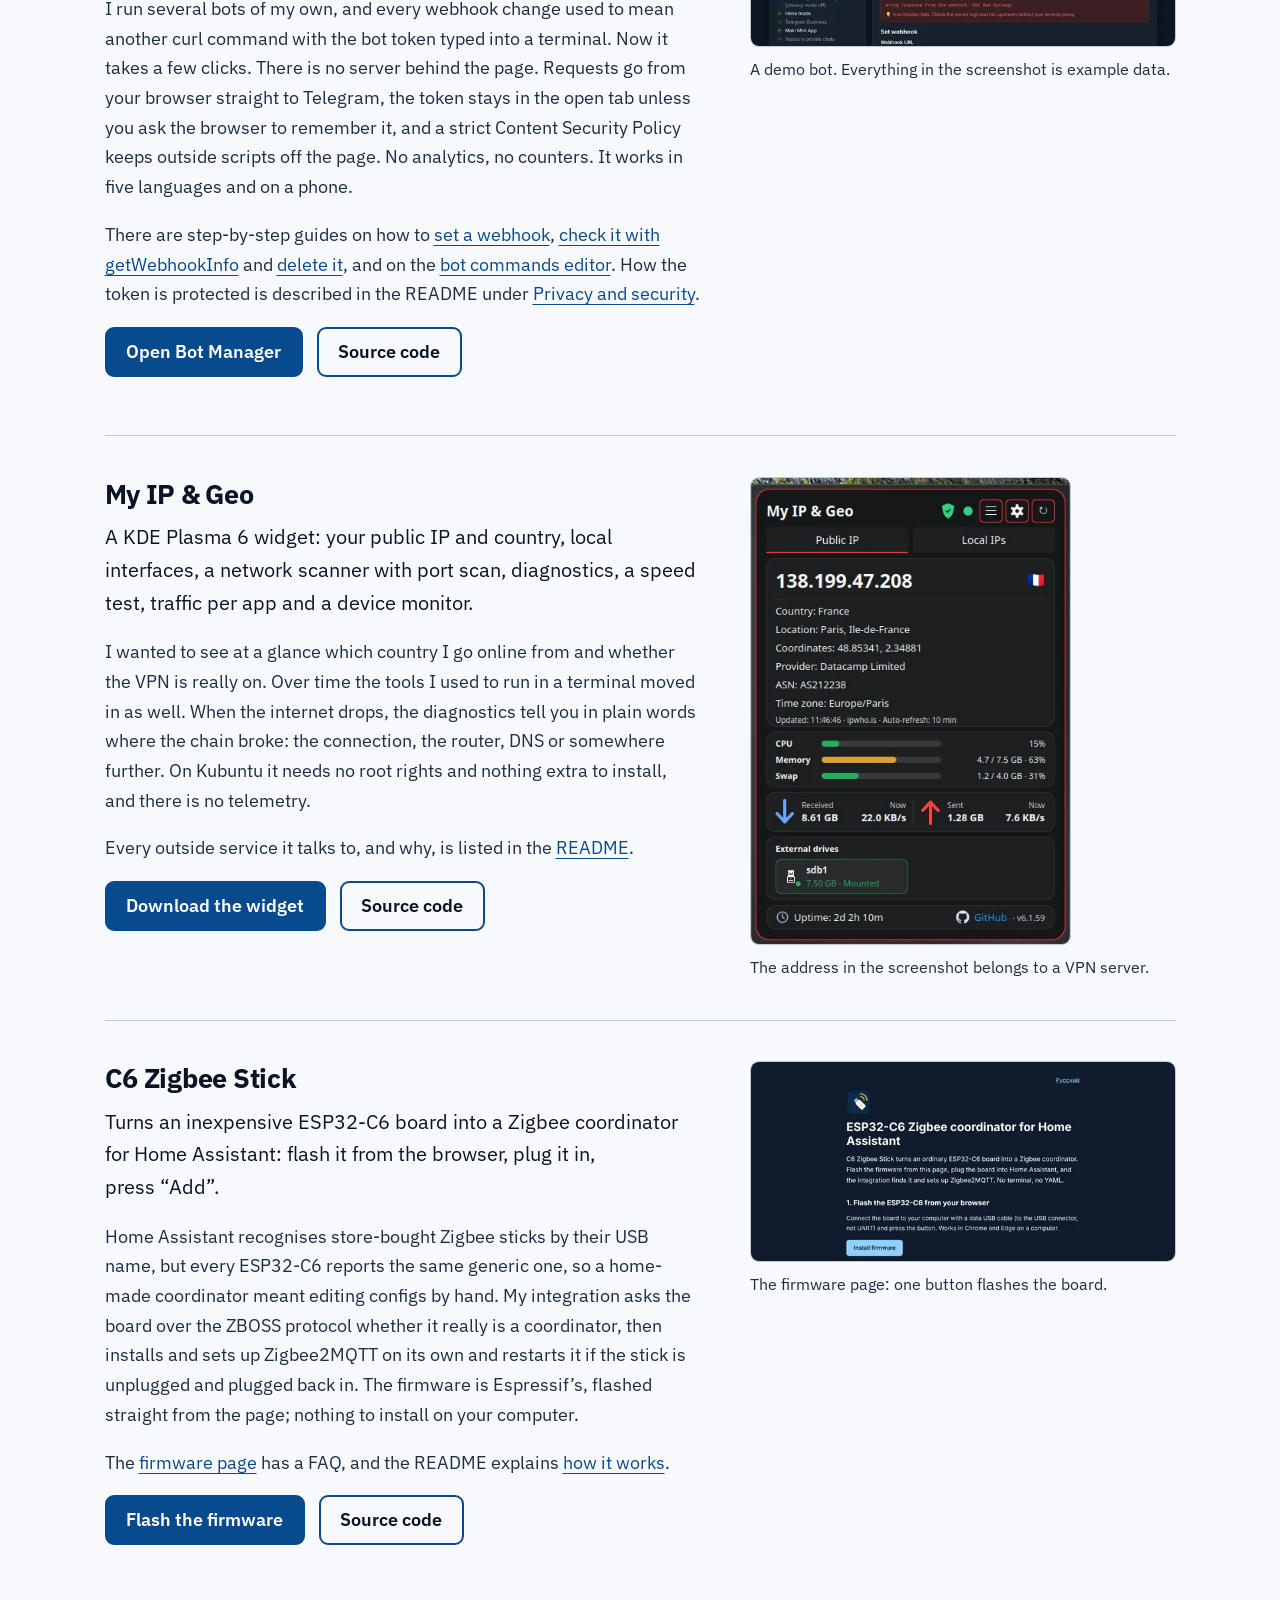
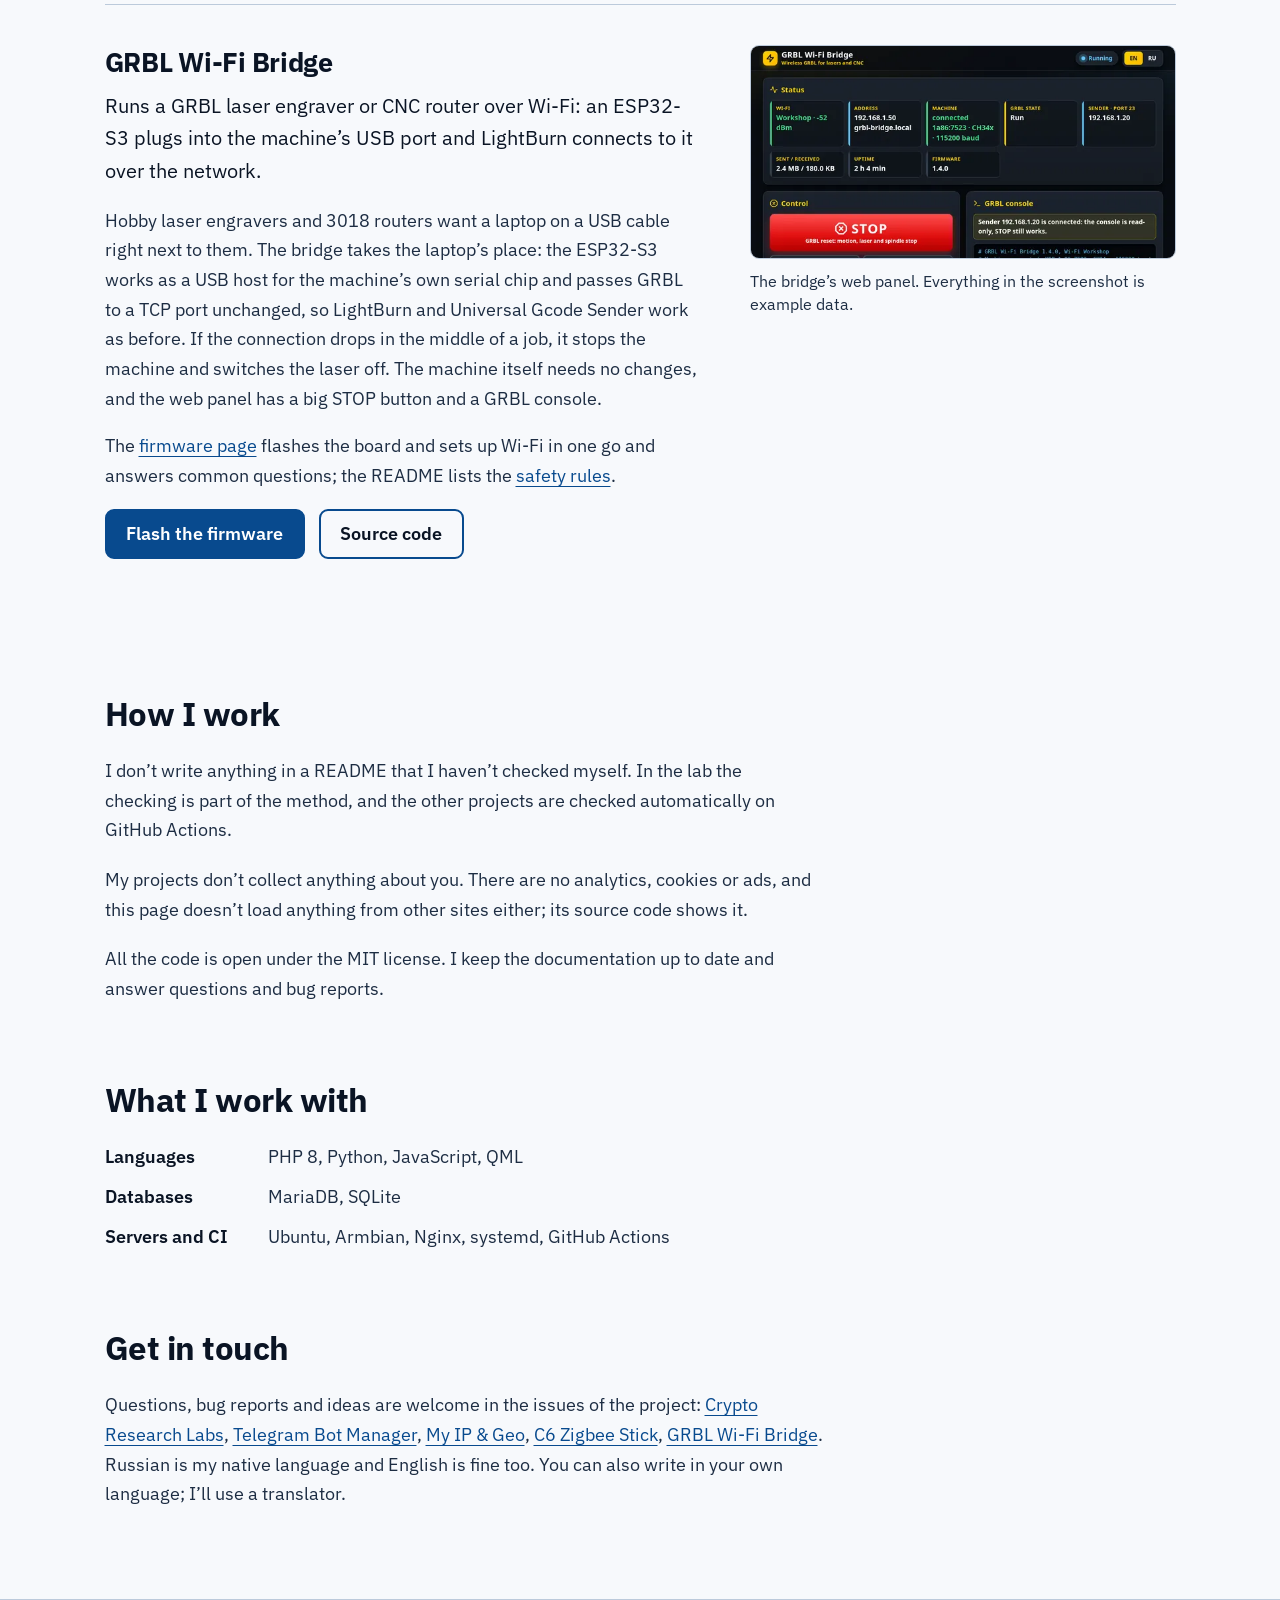
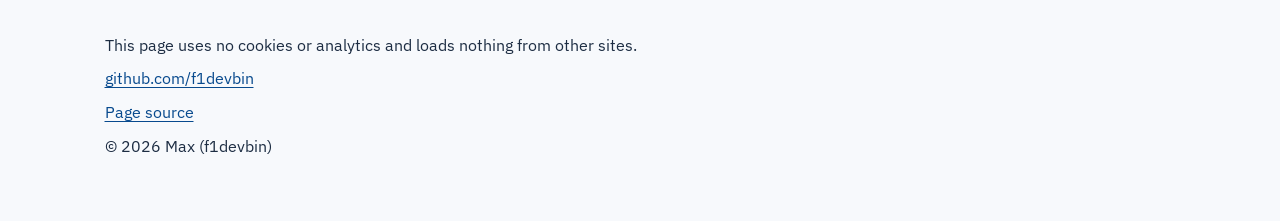
==== commit 9e835e46: "Add GRBL Wi-Fi Bridge, remove GrodnoBikeClub - New project card in all 7 languages with a web panel " ====
--- a/index.html
+++ b/index.html
@@ -42,7 +42,7 @@
 <meta property="og:image:alt" content="Hi, I’m Max. Programmer and electronics engineer.">
 <meta property="profile:username" content="f1devbin">
 <meta name="twitter:card" content="summary_large_image">
-<script type="application/ld+json">[{"@context": "https://schema.org", "@type": "ProfilePage", "url": "https://f1devbin.github.io/", "name": "Max (f1devbin): programmer and electronics engineer", "inLanguage": "en", "dateModified": "2026-11-15T04:31:50+00:00", "mainEntity": {"@type": "Person", "@id": "https://f1devbin.github.io/#max", "name": "Max", "alternateName": "f1devbin", "url": "https://f1devbin.github.io/", "jobTitle": "Electronics engineer", "description": "I trained as a programmer and have worked as an electronics engineer for many years. Most of the software I write is for myself, for problems I actually run into. When a tool turns out to be useful to other people too, I tidy it up, write tests and documentation and publish it.", "knowsLanguage": ["ru", "en"], "knowsAbout": ["Electronics", "PHP", "Python", "Telegram Bot API", "KDE Plasma", "Linux servers", "Backtesting"], "sameAs": ["https://github.com/f1devbin"]}}, {"@context": "https://schema.org", "@type": "ItemList", "itemListElement": [{"@type": "ListItem", "position": 1, "item": {"@type": "Dataset", "name": "Crypto Research Labs", "url": "https://f1devbin.github.io/Crypto-Research-Labs/", "description": "An open lab where I test crypto trading ideas and publish every result, failures included. It started with my own trading bot. When I replayed its 7,649 signals on real prices, it called the direction worse than a coin toss. Luckily, it only ever traded on a test exchange. Instead of tuning it until the backtest looked good, I built a lab where that trick doesn’t work: each idea is written down and sealed with a hash before it is tested, fees are always included, and GitHub Actions re-test everything on new data on a schedule. Most ideas fail, and the failures are written up as carefully as the passes.", "creator": {"@id": "https://f1devbin.github.io/#max"}, "license": "https://opensource.org/licenses/MIT", "isAccessibleForFree": true, "sameAs": "https://github.com/f1devbin/Crypto-Research-Labs"}}, {"@type": "ListItem", "position": 2, "item": {"@type": "SoftwareSourceCode", "name": "Telegram Bot Manager", "url": "https://f1devbin.github.io/telegram-bot-manager/", "description": "A free page for setting up a Telegram bot right in the browser: webhooks, commands, name and description, avatar, menu button and admin rights.", "codeRepository": "https://github.com/f1devbin/telegram-bot-manager", "programmingLanguage": "JavaScript", "license": "https://opensource.org/licenses/MIT", "author": {"@id": "https://f1devbin.github.io/#max"}}}, {"@type": "ListItem", "position": 3, "item": {"@type": "SoftwareSourceCode", "name": "My IP & Geo", "url": "https://github.com/f1devbin/my-ip-geo-plasma6", "description": "A KDE Plasma 6 widget: your public IP and country, local interfaces, a network scanner with port scan, diagnostics, a speed test, traffic per app and a device monitor.", "codeRepository": "https://github.com/f1devbin/my-ip-geo-plasma6", "programmingLanguage": ["QML", "JavaScript"], "runtimePlatform": "KDE Plasma 6", "license": "https://opensource.org/licenses/MIT", "author": {"@id": "https://f1devbin.github.io/#max"}}}, {"@type": "ListItem", "position": 4, "item": {"@type": "SoftwareSourceCode", "name": "C6 Zigbee Stick", "url": "https://f1devbin.github.io/c6-zigbee-stick/", "description": "Turns an inexpensive ESP32-C6 board into a Zigbee coordinator for Home Assistant: flash it from the browser, plug it in, press “Add”.", "codeRepository": "https://github.com/f1devbin/c6-zigbee-stick", "programmingLanguage": "Python", "runtimePlatform": "Home Assistant", "license": "https://opensource.org/licenses/MIT", "author": {"@id": "https://f1devbin.github.io/#max"}}}, {"@type": "ListItem", "position": 5, "item": {"@type": "SoftwareSourceCode", "name": "GrodnoBikeClub", "url": "https://github.com/f1devbin/GrodnoBikeClub", "description": "A daily Telegram digest of cycling news from Belarus and Grodno, with the weather and exchange rates.", "codeRepository": "https://github.com/f1devbin/GrodnoBikeClub", "programmingLanguage": "Python", "runtimePlatform": "GitHub Actions", "license": "https://opensource.org/licenses/MIT", "author": {"@id": "https://f1devbin.github.io/#max"}}}]}]</script>
+<script type="application/ld+json">[{"@context": "https://schema.org", "@type": "ProfilePage", "url": "https://f1devbin.github.io/", "name": "Max (f1devbin): programmer and electronics engineer", "inLanguage": "en", "dateModified": "2026-11-20T18:18:11+00:00", "mainEntity": {"@type": "Person", "@id": "https://f1devbin.github.io/#max", "name": "Max", "alternateName": "f1devbin", "url": "https://f1devbin.github.io/", "jobTitle": "Electronics engineer", "description": "I trained as a programmer and have worked as an electronics engineer for many years. Most of the software I write is for myself, for problems I actually run into. When a tool turns out to be useful to other people too, I tidy it up, write tests and documentation and publish it.", "knowsLanguage": ["ru", "en"], "knowsAbout": ["Electronics", "PHP", "Python", "Telegram Bot API", "KDE Plasma", "Linux servers", "Backtesting"], "sameAs": ["https://github.com/f1devbin"]}}, {"@context": "https://schema.org", "@type": "ItemList", "itemListElement": [{"@type": "ListItem", "position": 1, "item": {"@type": "Dataset", "name": "Crypto Research Labs", "url": "https://f1devbin.github.io/Crypto-Research-Labs/", "description": "An open lab where I test crypto trading ideas and publish every result, failures included. It started with my own trading bot. When I replayed its 7,649 signals on real prices, it called the direction worse than a coin toss. Luckily, it only ever traded on a test exchange. Instead of tuning it until the backtest looked good, I built a lab where that trick doesn’t work: each idea is written down and sealed with a hash before it is tested, fees are always included, and GitHub Actions re-test everything on new data on a schedule. Most ideas fail, and the failures are written up as carefully as the passes.", "creator": {"@id": "https://f1devbin.github.io/#max"}, "license": "https://opensource.org/licenses/MIT", "isAccessibleForFree": true, "sameAs": "https://github.com/f1devbin/Crypto-Research-Labs"}}, {"@type": "ListItem", "position": 2, "item": {"@type": "SoftwareSourceCode", "name": "Telegram Bot Manager", "url": "https://f1devbin.github.io/telegram-bot-manager/", "description": "A free page for setting up a Telegram bot right in the browser: webhooks, commands, name and description, avatar, menu button and admin rights.", "codeRepository": "https://github.com/f1devbin/telegram-bot-manager", "programmingLanguage": "JavaScript", "license": "https://opensource.org/licenses/MIT", "author": {"@id": "https://f1devbin.github.io/#max"}}}, {"@type": "ListItem", "position": 3, "item": {"@type": "SoftwareSourceCode", "name": "My IP & Geo", "url": "https://github.com/f1devbin/my-ip-geo-plasma6", "description": "A KDE Plasma 6 widget: your public IP and country, local interfaces, a network scanner with port scan, diagnostics, a speed test, traffic per app and a device monitor.", "codeRepository": "https://github.com/f1devbin/my-ip-geo-plasma6", "programmingLanguage": ["QML", "JavaScript"], "runtimePlatform": "KDE Plasma 6", "license": "https://opensource.org/licenses/MIT", "author": {"@id": "https://f1devbin.github.io/#max"}}}, {"@type": "ListItem", "position": 4, "item": {"@type": "SoftwareSourceCode", "name": "C6 Zigbee Stick", "url": "https://f1devbin.github.io/c6-zigbee-stick/", "description": "Turns an inexpensive ESP32-C6 board into a Zigbee coordinator for Home Assistant: flash it from the browser, plug it in, press “Add”.", "codeRepository": "https://github.com/f1devbin/c6-zigbee-stick", "programmingLanguage": "Python", "runtimePlatform": "Home Assistant", "license": "https://opensource.org/licenses/MIT", "author": {"@id": "https://f1devbin.github.io/#max"}}}, {"@type": "ListItem", "position": 5, "item": {"@type": "SoftwareSourceCode", "name": "GRBL Wi-Fi Bridge", "url": "https://f1devbin.github.io/grbl-wifi-bridge/", "description": "Runs a GRBL laser engraver or CNC router over Wi-Fi: an ESP32-S3 plugs into the machine’s USB port and LightBurn connects to it over the network.", "codeRepository": "https://github.com/f1devbin/grbl-wifi-bridge", "programmingLanguage": ["C", "JavaScript"], "runtimePlatform": "ESP32-S3", "license": "https://opensource.org/licenses/MIT", "author": {"@id": "https://f1devbin.github.io/#max"}}}]}]</script>
 </head>
 <body>
 <a class="skip" href="#main">Skip to content</a>
@@ -102,15 +102,15 @@
 </div>
 <figure class="shot"><img src="assets/c6-1280.webp" srcset="assets/c6-640.webp 640w, assets/c6-960.webp 960w, assets/c6-1280.webp 1280w" sizes="(max-width: 760px) calc(100vw - 40px), 400px" width="1280" height="600" alt="C6 Zigbee Stick firmware page with the Install firmware button" loading="lazy" decoding="async"><figcaption>The firmware page: one button flashes the board.</figcaption></figure>
 </article>
-<article class="project" id="gbc" aria-labelledby="gbc-h">
+<article class="project" id="grbl" aria-labelledby="grbl-h">
 <div>
-<h3 id="gbc-h">GrodnoBikeClub</h3>
-<p class="what">A daily Telegram digest of cycling news from Belarus and Grodno, with the weather and exchange rates.</p>
-<p>Every day at noon Minsk time a GitHub Actions job collects the news, an AI model picks the best items and rewrites them in a friendly tone, and the post goes to the channel. Politics, accidents and crime are filtered out twice: by stop words and by the model’s instructions. If the AI is unavailable, a plain digest goes out anyway, and news that was already posted never repeats. No server and no computer has to stay on, and you can run your own copy for any channel.</p>
-<p>Every issue is also on the <a href="https://f1devbin.github.io/GrodnoBikeClub/">website</a>, with an RSS feed.</p>
-<p class="actions"><a class="btn primary" href="https://t.me/GrodnoBikeClub">Open the channel</a> <a class="btn" href="https://github.com/f1devbin/GrodnoBikeClub">Source code</a></p>
+<h3 id="grbl-h">GRBL Wi-Fi Bridge</h3>
+<p class="what">Runs a GRBL laser engraver or CNC router over Wi-Fi: an ESP32-S3 plugs into the machine’s USB port and LightBurn connects to it over the network.</p>
+<p>Hobby laser engravers and 3018 routers want a laptop on a USB cable right next to them. The bridge takes the laptop’s place: the ESP32-S3 works as a USB host for the machine’s own serial chip and passes GRBL to a TCP port unchanged, so LightBurn and Universal Gcode Sender work as before. If the connection drops in the middle of a job, it stops the machine and switches the laser off. The machine itself needs no changes, and the web panel has a big STOP button and a GRBL console.</p>
+<p>The <a href="https://f1devbin.github.io/grbl-wifi-bridge/">firmware page</a> flashes the board and sets up Wi-Fi in one go and answers common questions; the README lists the <a href="https://github.com/f1devbin/grbl-wifi-bridge#safety-notes">safety rules</a>.</p>
+<p class="actions"><a class="btn primary" href="https://f1devbin.github.io/grbl-wifi-bridge/">Flash the firmware</a> <a class="btn" href="https://github.com/f1devbin/grbl-wifi-bridge">Source code</a></p>
 </div>
-<figure class="shot tall"><img src="assets/gbc.webp" width="416" height="555" alt="GrodnoBikeClub digest post in Telegram: cycling news, weather and exchange rates" loading="lazy" decoding="async"><figcaption>A sample post.</figcaption></figure>
+<figure class="shot"><img src="assets/grbl-1280.webp" srcset="assets/grbl-640.webp 640w, assets/grbl-960.webp 960w, assets/grbl-1280.webp 1280w" sizes="(max-width: 760px) calc(100vw - 40px), 400px" width="1280" height="640" alt="GRBL Wi-Fi Bridge web panel: machine status, STOP button and GRBL console" loading="lazy" decoding="async"><figcaption>The bridge’s web panel. Everything in the screenshot is example data.</figcaption></figure>
 </article>
 </div>
 </section>
@@ -133,7 +133,7 @@
 <section aria-labelledby="contact">
 <h2 id="contact">Get in touch</h2>
 <div class="prose">
-<p>Questions, bug reports and ideas are welcome in the issues of the project: <a href="https://github.com/f1devbin/Crypto-Research-Labs/issues">Crypto Research Labs</a>, <a href="https://github.com/f1devbin/telegram-bot-manager/issues">Telegram Bot Manager</a>, <a href="https://github.com/f1devbin/my-ip-geo-plasma6/issues">My IP &amp; Geo</a>, <a href="https://github.com/f1devbin/c6-zigbee-stick/issues">C6 Zigbee Stick</a>, <a href="https://github.com/f1devbin/GrodnoBikeClub/issues">GrodnoBikeClub</a>. Russian is my native language and English is fine too. You can also write in your own language; I’ll use a translator.</p>
+<p>Questions, bug reports and ideas are welcome in the issues of the project: <a href="https://github.com/f1devbin/Crypto-Research-Labs/issues">Crypto Research Labs</a>, <a href="https://github.com/f1devbin/telegram-bot-manager/issues">Telegram Bot Manager</a>, <a href="https://github.com/f1devbin/my-ip-geo-plasma6/issues">My IP &amp; Geo</a>, <a href="https://github.com/f1devbin/c6-zigbee-stick/issues">C6 Zigbee Stick</a>, <a href="https://github.com/f1devbin/grbl-wifi-bridge/issues">GRBL Wi-Fi Bridge</a>. Russian is my native language and English is fine too. You can also write in your own language; I’ll use a translator.</p>
 </div>
 </section>
 </main>
